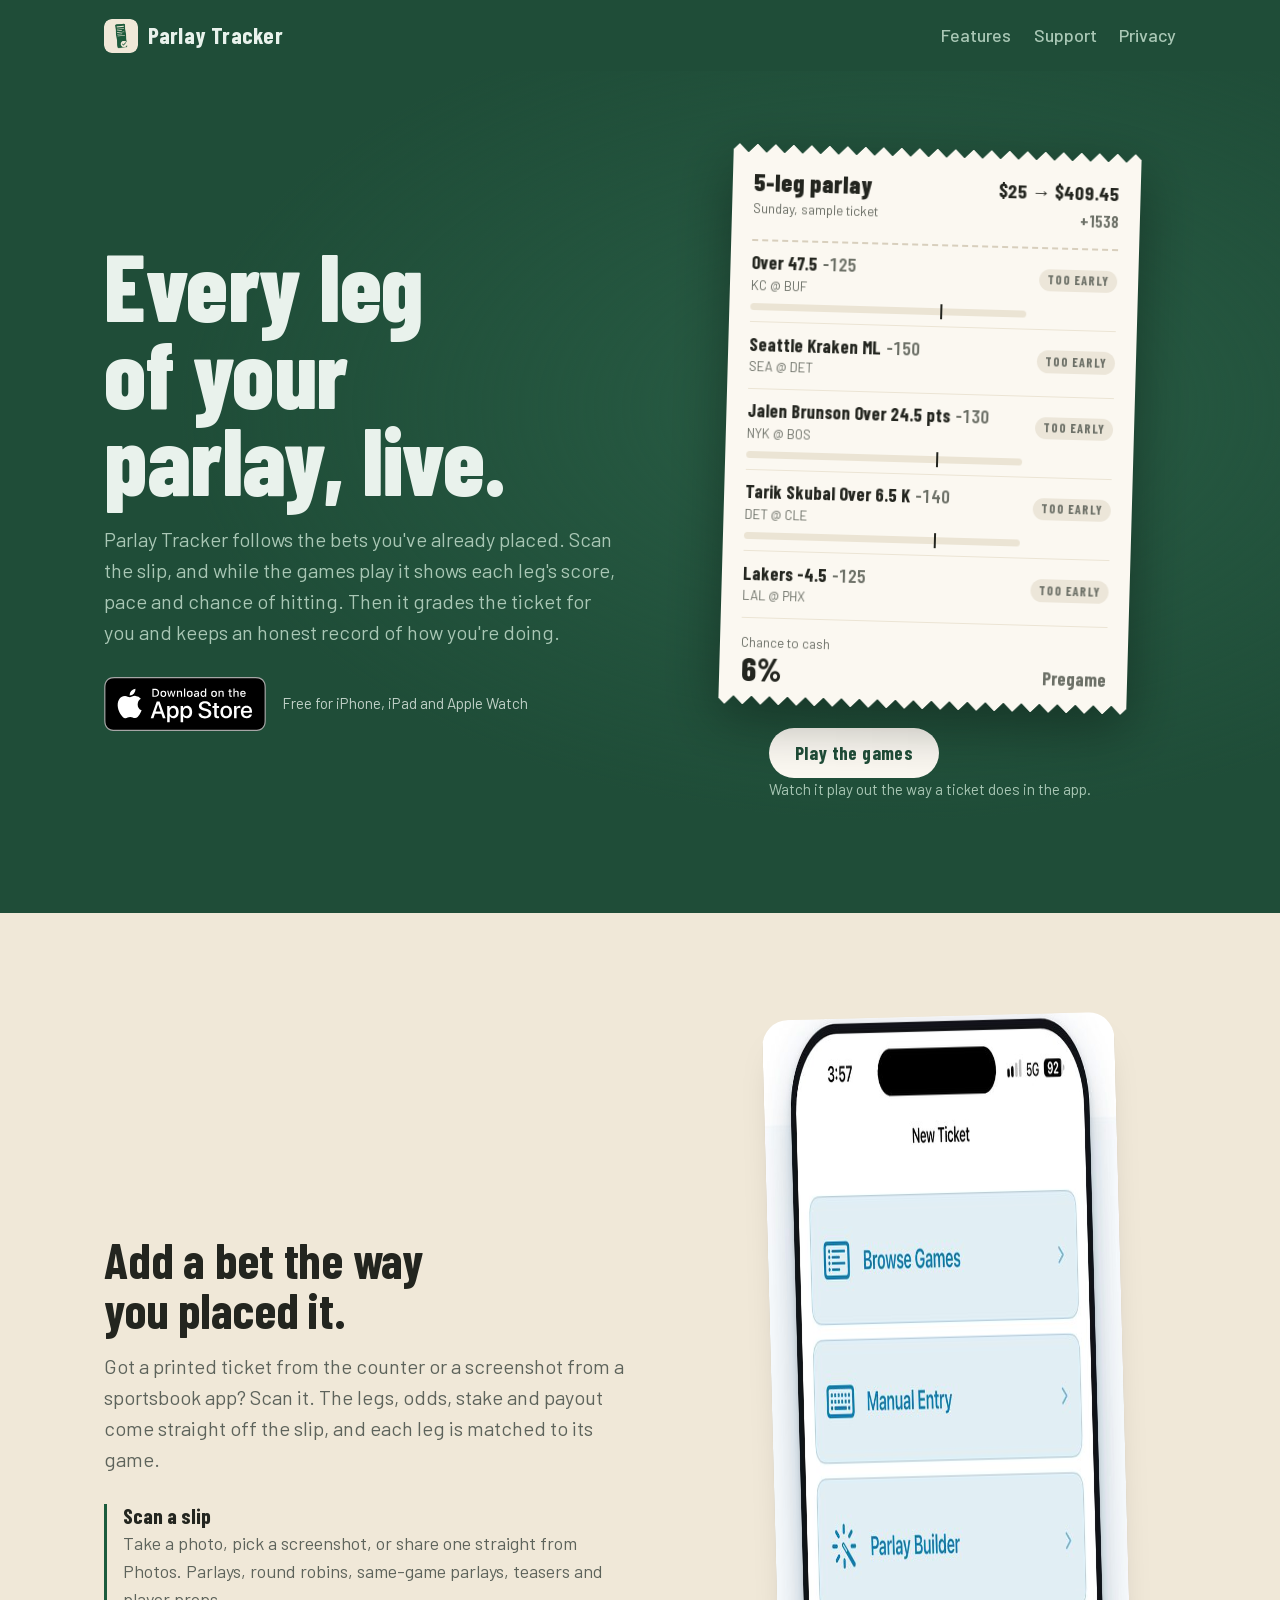
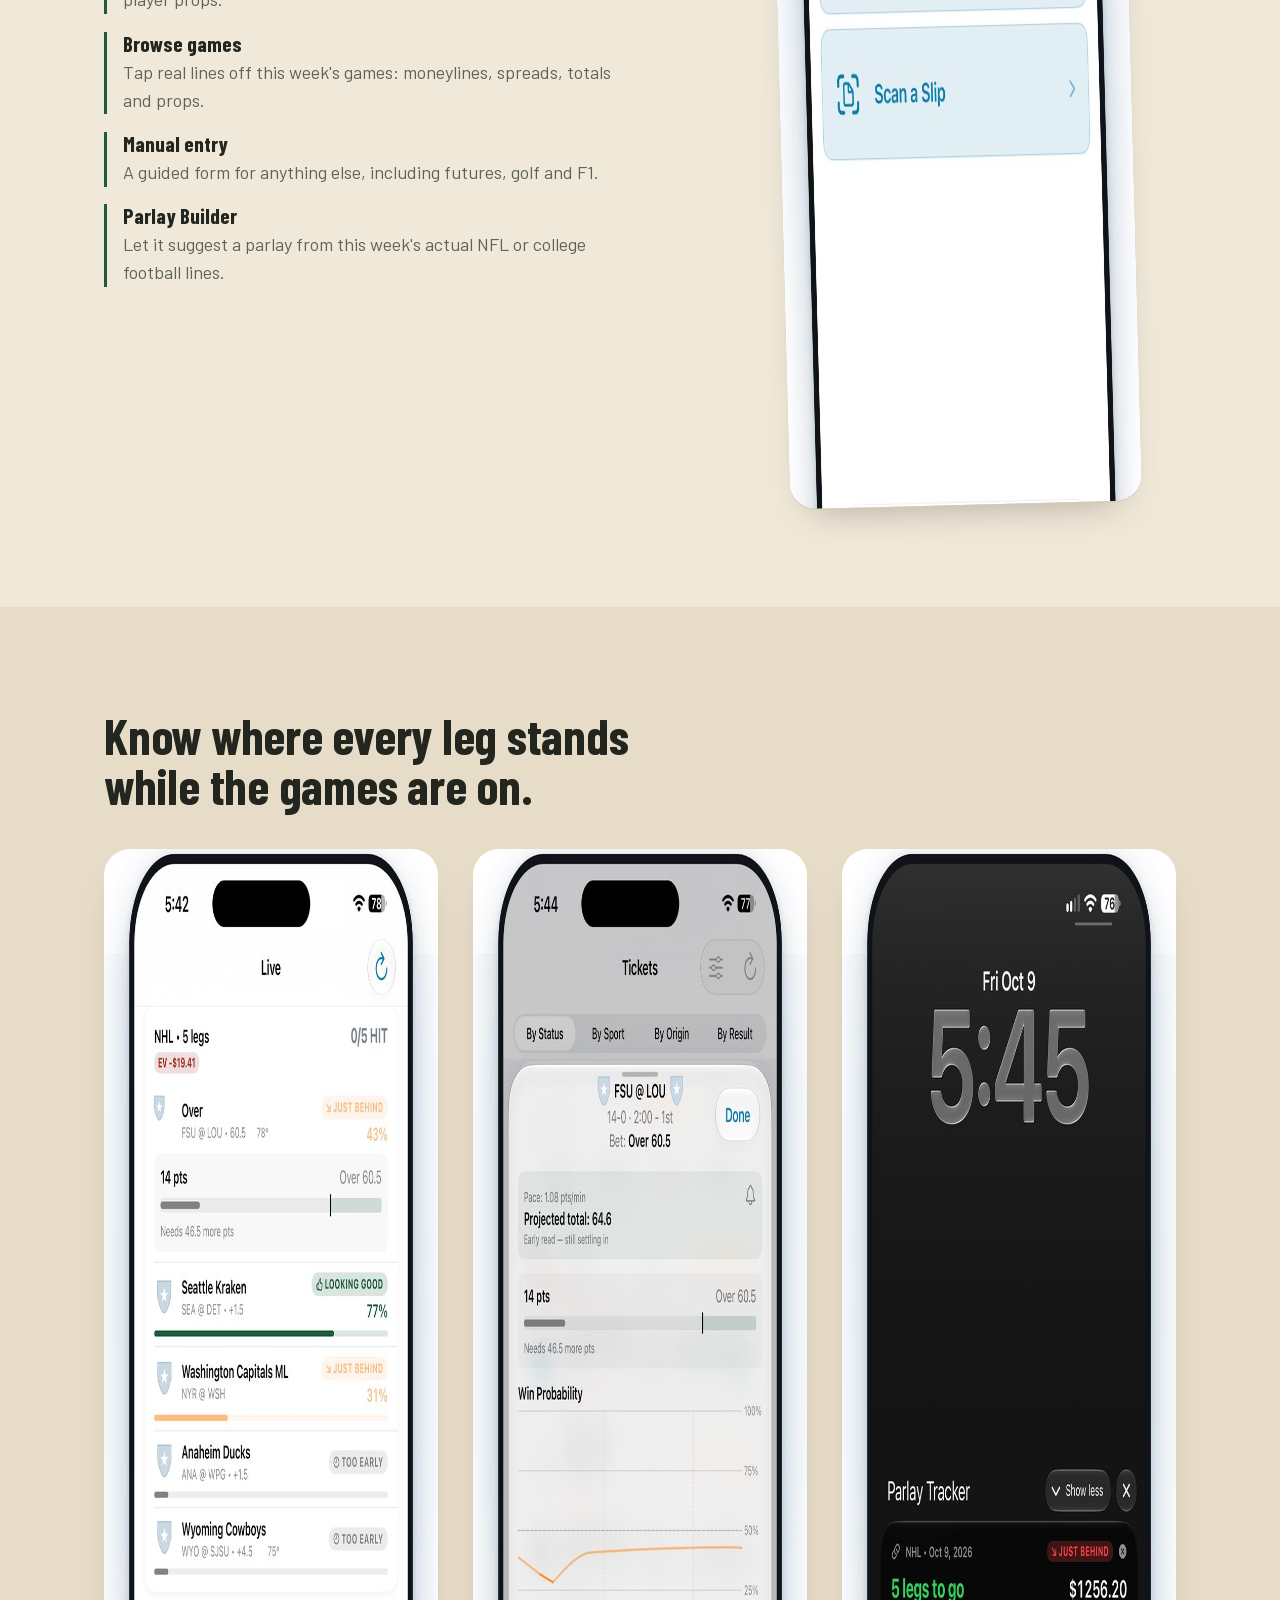
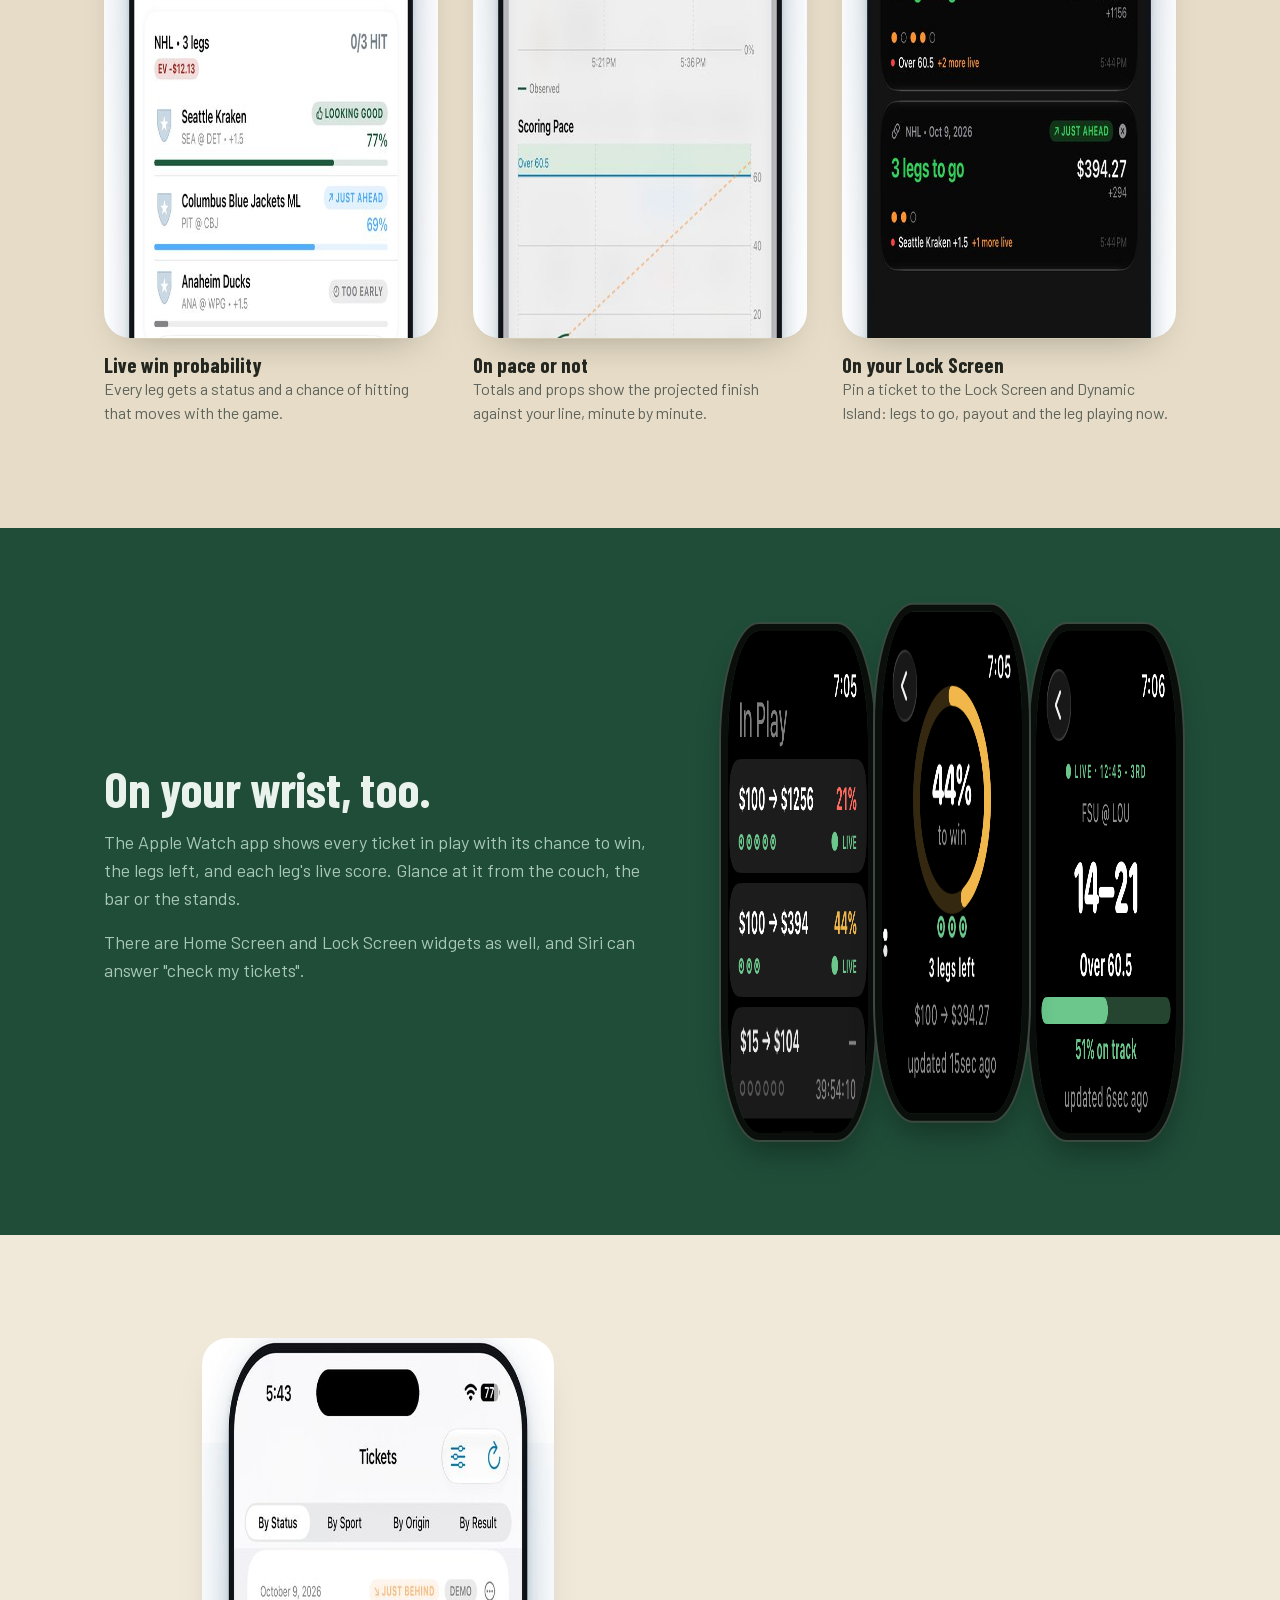
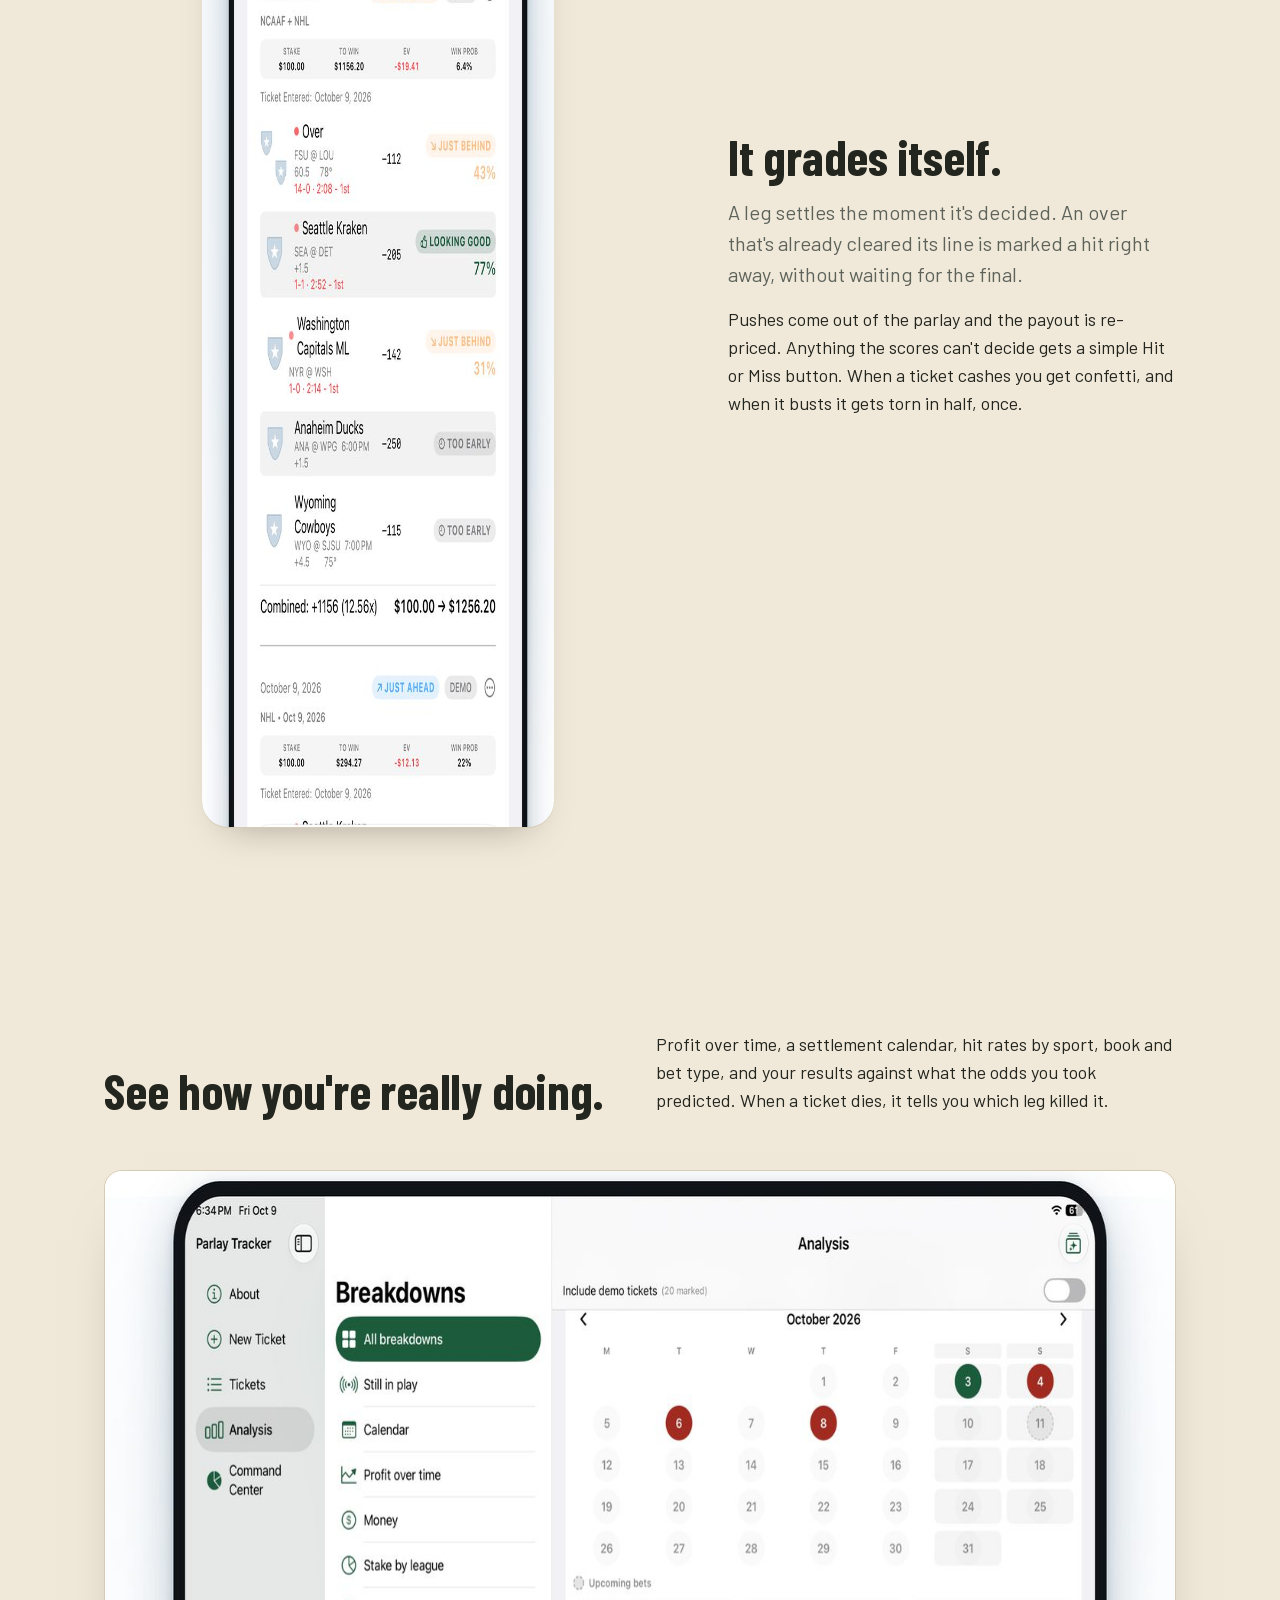
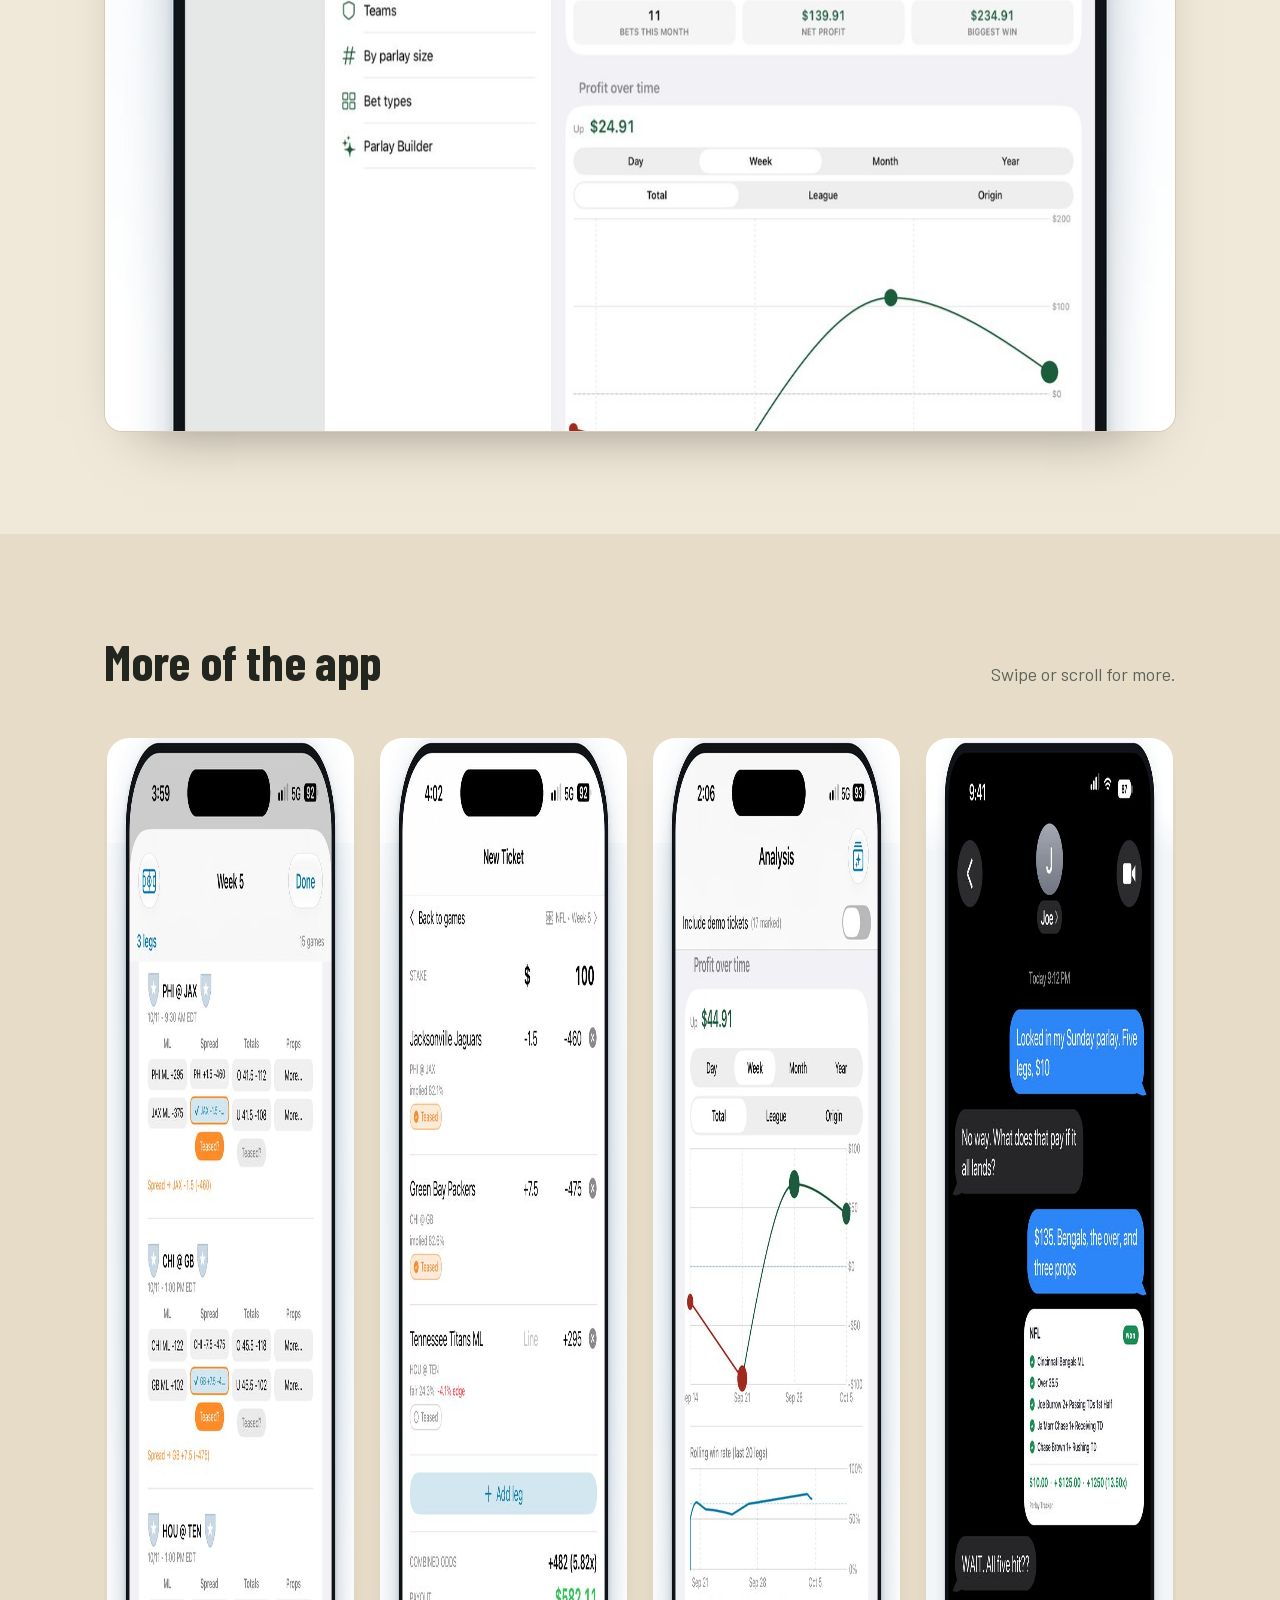
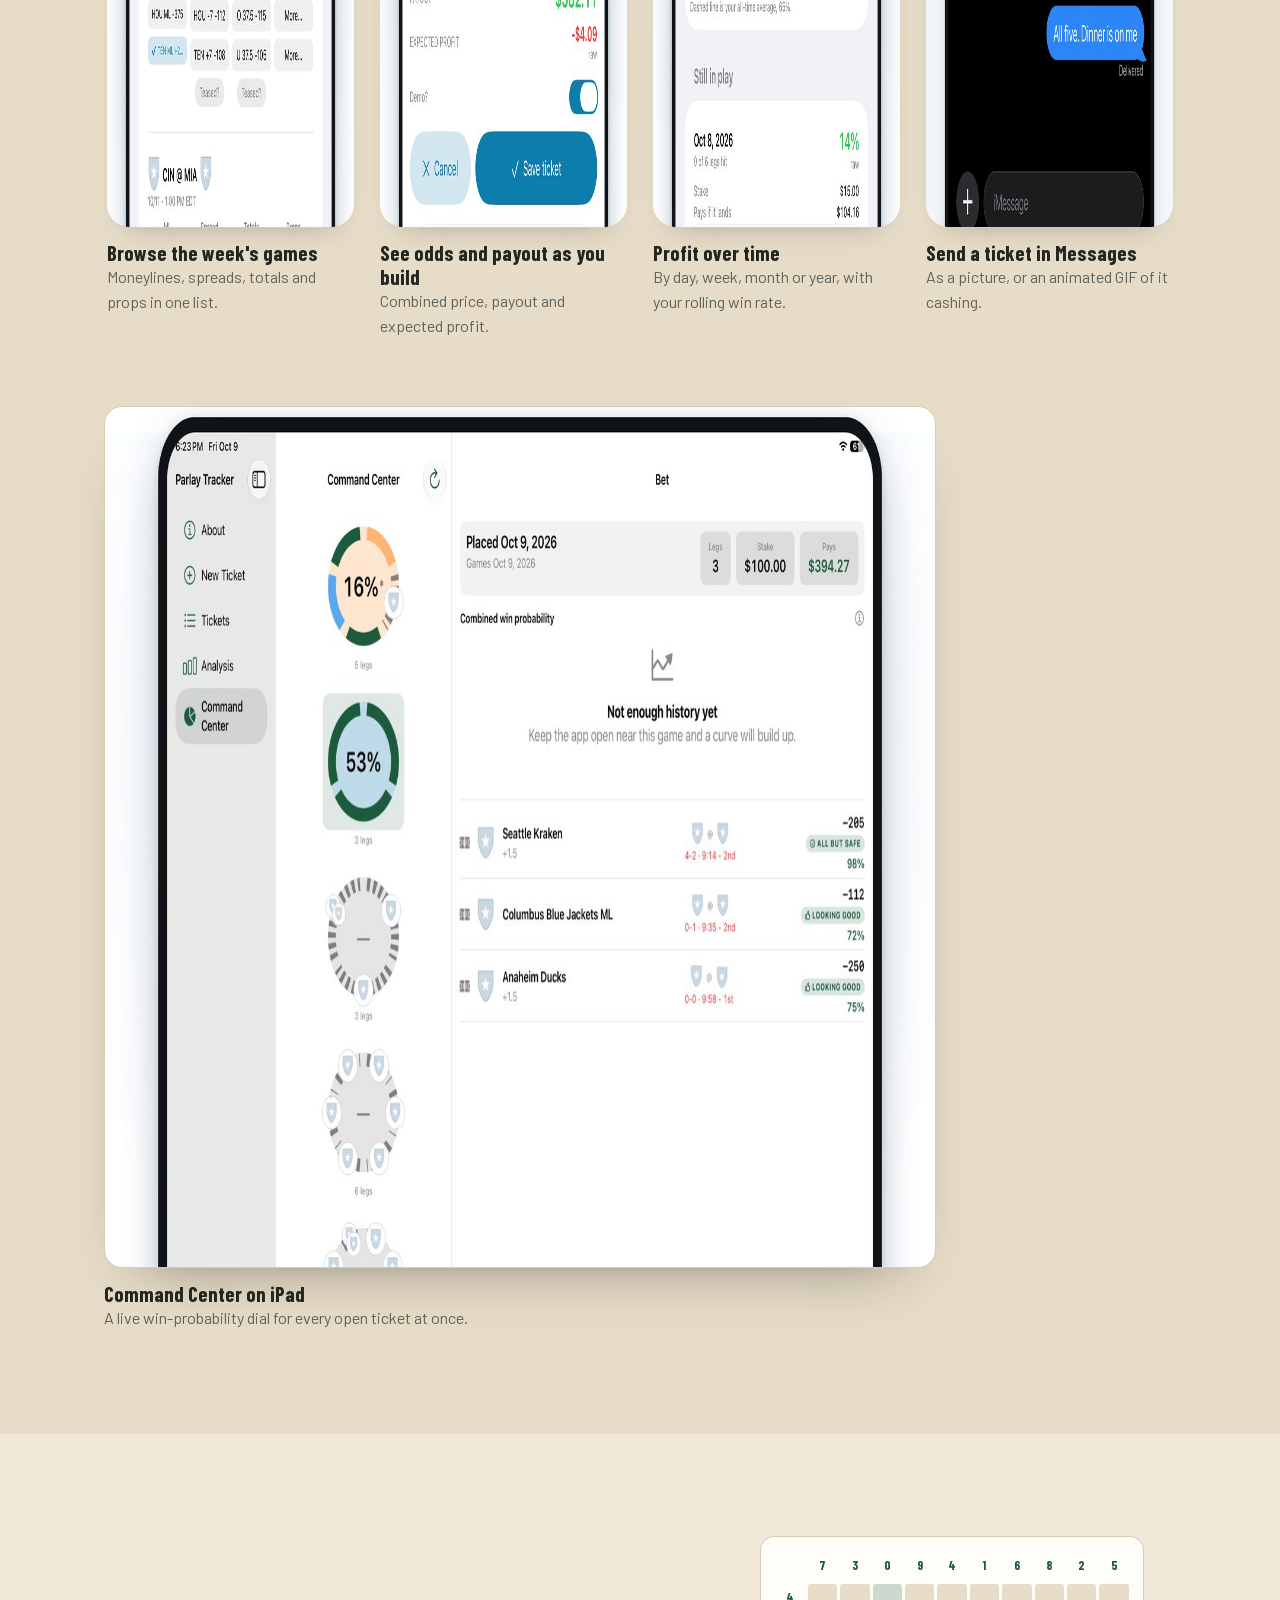
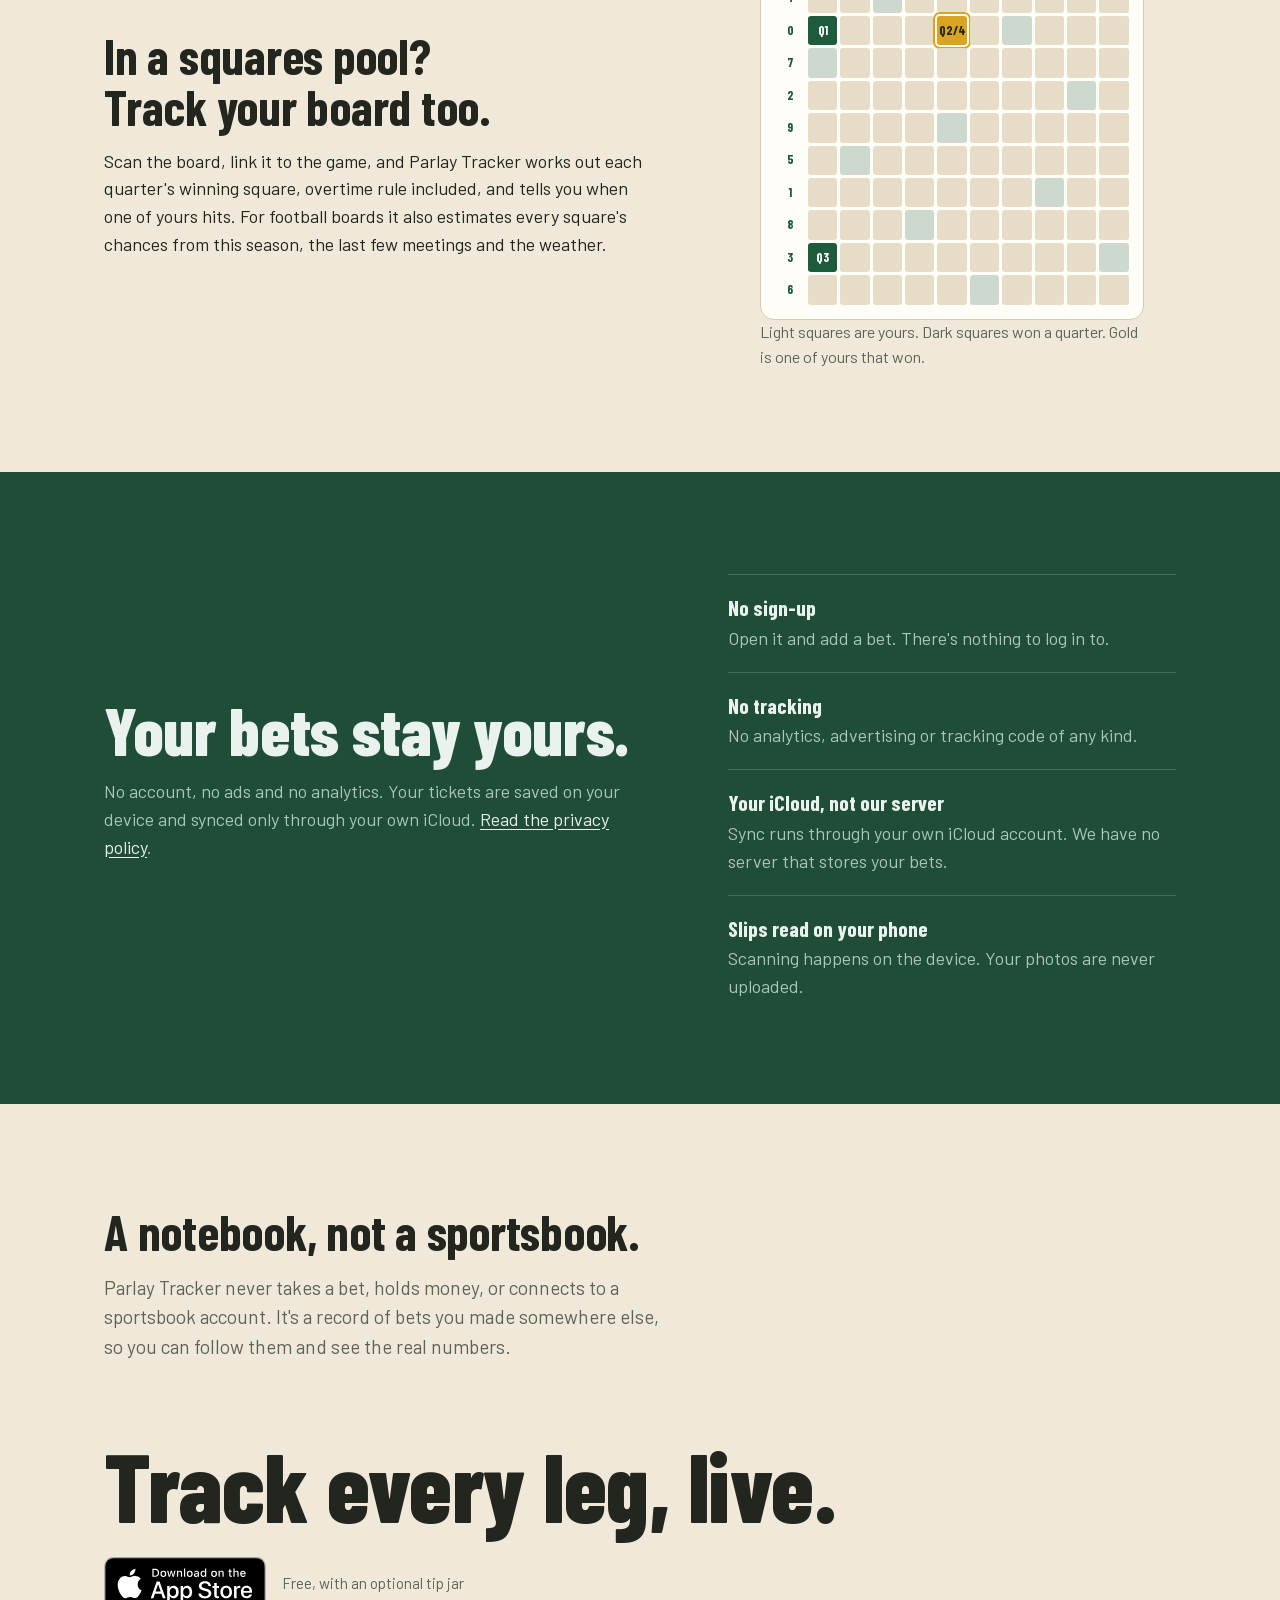
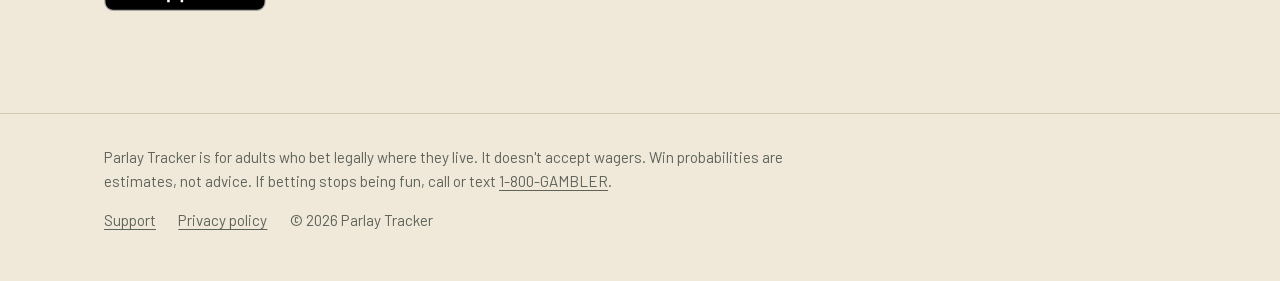
==== index.html @ 025a173e "parlaytracker.app: landing, support and privacy pages" ====
<!doctype html>
<html lang="en">
<head>
<meta charset="utf-8">
<meta name="viewport" content="width=device-width, initial-scale=1">
<title>Parlay Tracker: follow every leg of your parlay, live</title>
<meta name="description" content="Parlay Tracker follows the bets you've already placed. Scan the slip and see each leg's score, pace and chance of hitting while the games play. Free for iPhone, iPad and Apple Watch.">
<link rel="canonical" href="https://parlaytracker.app/">
<meta name="theme-color" content="#1f4d38">
<meta name="apple-itunes-app" content="app-id=6817018215">
<meta property="og:title" content="Parlay Tracker">
<meta property="og:description" content="Track every leg, live. Win probability, pace and auto-grading for the parlays you've already placed.">
<meta property="og:image" content="https://parlaytracker.app/assets/og.jpg">
<meta property="og:url" content="https://parlaytracker.app/">
<meta name="twitter:card" content="summary_large_image">
<link rel="icon" href="favicon.png" type="image/png">
<link rel="apple-touch-icon" href="apple-touch-icon.png">
<link rel="preload" href="assets/fonts/BarlowCondensed-800.woff2" as="font" type="font/woff2" crossorigin>
<link rel="preload" href="assets/fonts/Barlow-400.woff2" as="font" type="font/woff2" crossorigin>
<link rel="stylesheet" href="style.css">
</head>
<body>
<a class="skip" href="#main">Skip to content</a>

<header class="site-head">
  <div class="wrap">
    <a class="brand" href="./"><img src="assets/icon-256.png" alt="" width="34" height="34">Parlay Tracker</a>
    <nav class="site-nav" aria-label="Site">
      <a class="nav-optional" href="#features">Features</a>
      <a href="support.html">Support</a>
      <a href="privacy.html">Privacy</a>
    </nav>
  </div>
</header>

<main id="main">

<section class="hero">
  <div class="wrap">
    <div class="hero-copy">
      <h1 class="display">Every leg of your parlay, live.</h1>
      <p class="lede">Parlay Tracker follows the bets you've already placed. Scan the slip, and while the games play it shows each leg's score, pace and chance of hitting. Then it grades the ticket for you and keeps an honest record of how you're doing.</p>
      <div class="get">
        <a href="https://apps.apple.com/app/id6817018215"><img src="assets/app-store-badge.svg" alt="Download on the App Store" width="162" height="54"></a>
        <small>Free for iPhone, iPad and Apple Watch</small>
      </div>
    </div>

    <div class="slip-col">
      <div class="slip" id="slip" data-state="ready" aria-label="Try it: a sample parlay that plays out like a ticket in the app">
        <div class="slip-face">
          <div class="slip-head">
            <div>
              <div class="slip-title">5-leg parlay</div>
              <div class="slip-sub">Sunday, sample ticket</div>
            </div>
            <div class="slip-money">
              <div class="slip-pay">$25 <span aria-hidden="true">&#8594;</span><span class="sr">pays</span> $412.50</div>
              <div class="slip-odds">+1550</div>
            </div>
          </div>
          <ol class="legs" id="legs"></ol>
          <div class="slip-foot">
            <div>
              <div class="foot-label">Chance to cash</div>
              <div class="foot-value" id="ticket-chance">8%</div>
            </div>
            <div class="foot-status" id="ticket-status" aria-live="polite">Pregame</div>
          </div>
        </div>
        <canvas class="fx" id="fx" aria-hidden="true"></canvas>
      </div>
      <div class="slip-controls">
        <button class="btn" id="play" type="button">Play the games</button>
        <p class="slip-note" id="slip-note">Watch it play out the way a ticket does in the app.</p>
      </div>
    </div>
  </div>
</section>

<section class="section ways" id="features">
  <div class="wrap two-col">
    <div class="copy">
      <h2>Add a bet the way you placed it.</h2>
      <p class="lede">Got a printed ticket from the counter or a screenshot from a sportsbook app? Scan it. The legs, odds, stake and payout come straight off the slip, and each leg is matched to its game.</p>
      <dl class="ways-list">
        <div><dt>Scan a slip</dt><dd>Take a photo, pick a screenshot, or share one straight from Photos. Parlays, round robins, same-game parlays, teasers and player props.</dd></div>
        <div><dt>Browse games</dt><dd>Tap real lines off this week's games: moneylines, spreads, totals and props.</dd></div>
        <div><dt>Manual entry</dt><dd>A guided form for anything else, including futures, golf and F1.</dd></div>
        <div><dt>Parlay Builder</dt><dd>Let it suggest a parlay from this week's actual NFL or college football lines.</dd></div>
      </dl>
    </div>
    <figure class="shot shot-tilt">
      <img src="assets/shots/newticket.jpg" alt="New Ticket screen with four choices: Browse Games, Manual Entry, Parlay Builder and Scan a Slip" width="660" height="1089" loading="lazy">
    </figure>
  </div>
</section>

<section class="section live">
  <div class="wrap">
    <h2 class="center-narrow">Know where every leg stands while the games are on.</h2>
    <div class="live-grid">
      <figure class="shot">
        <img src="assets/shots/live.jpg" alt="Live tab: each open ticket as a scorecard with a progress bar and win chance on every leg" width="660" height="1089" loading="lazy">
        <figcaption><b>Live win probability</b><span>Every leg gets a status and a chance of hitting that moves with the game.</span></figcaption>
      </figure>
      <figure class="shot">
        <img src="assets/shots/pace.jpg" alt="Leg detail for Over 60.5: projected total 64.6, a win probability chart and a scoring pace chart" width="660" height="1089" loading="lazy">
        <figcaption><b>On pace or not</b><span>Totals and props show the projected finish against your line, minute by minute.</span></figcaption>
      </figure>
      <figure class="shot">
        <img src="assets/shots/lockscreen.jpg" alt="Lock Screen Live Activity showing two parlays: 5 legs to go for $1256.20 and 3 legs to go for $394.27" width="660" height="1089" loading="lazy">
        <figcaption><b>On your Lock Screen</b><span>Pin a ticket to the Lock Screen and Dynamic Island: legs to go, payout and the leg playing now.</span></figcaption>
      </figure>
    </div>
  </div>
</section>

<section class="section watch">
  <div class="wrap two-col">
    <div class="copy">
      <h2>On your wrist, too.</h2>
      <p>The Apple Watch app shows every ticket in play with its chance to win, the legs left, and each leg's live score. Glance at it from the couch, the bar or the stands.</p>
      <p>There are Home Screen and Lock Screen widgets as well, and Siri can answer "check my tickets".</p>
    </div>
    <div class="watch-row" aria-label="Apple Watch screens">
      <img src="assets/shots/watch-inplay.png" alt="Watch: In Play list of three tickets with payouts and win chances" width="410" height="502" loading="lazy">
      <img src="assets/shots/watch-ring.png" alt="Watch: a 44% to win ring with 3 legs left, $100 to $394.27" width="410" height="502" loading="lazy">
      <img src="assets/shots/watch-leg.png" alt="Watch: FSU at Louisville, 14 to 21 in the 3rd, Over 60.5, 51% on track" width="410" height="502" loading="lazy">
    </div>
  </div>
</section>

<section class="section grades">
  <div class="wrap two-col reverse">
    <div class="copy">
      <h2>It grades itself.</h2>
      <p class="lede">A leg settles the moment it's decided. An over that's already cleared its line is marked a hit right away, without waiting for the final.</p>
      <p>Pushes come out of the parlay and the payout is re-priced. Anything the scores can't decide gets a simple Hit or Miss button. When a ticket cashes you get confetti, and when it busts it gets torn in half, once.</p>
    </div>
    <figure class="shot">
      <img src="assets/shots/tickets.jpg" alt="Tickets screen: a parlay with stake, to win, expected value and win probability, and a status chip on every leg" width="660" height="1089" loading="lazy">
    </figure>
  </div>
</section>

<section class="section numbers">
  <div class="wrap">
    <div class="numbers-head">
      <h2>See how you're really doing.</h2>
      <p>Profit over time, a settlement calendar, hit rates by sport, book and bet type, and your results against what the odds you took predicted. When a ticket dies, it tells you which leg killed it.</p>
    </div>
    <figure class="ipad">
      <img src="assets/shots/ipad-analysis.jpg" alt="iPad Analysis screen: breakdowns list, a settlement calendar of wins and losses, and a profit line" width="1400" height="862" loading="lazy">
    </figure>
  </div>
</section>

<section class="section screens">
  <div class="wrap">
    <div class="screens-intro">
      <h2>More of the app</h2>
      <p>Swipe or scroll for more.</p>
    </div>
    <div class="strip" tabindex="0" aria-label="App screenshots">
      <figure>
        <div class="frame"><img src="assets/shots/browse.jpg" alt="Week 5 game browser with moneylines, spreads, totals and props for each game" loading="lazy" width="660" height="1089"></div>
        <figcaption><b>Browse the week's games</b><span>Moneylines, spreads, totals and props in one list.</span></figcaption>
      </figure>
      <figure>
        <div class="frame"><img src="assets/shots/builder.jpg" alt="Ticket builder with three legs, combined odds +482 and a $582.11 payout" loading="lazy" width="660" height="1089"></div>
        <figcaption><b>See odds and payout as you build</b><span>Combined price, payout and expected profit.</span></figcaption>
      </figure>
      <figure>
        <div class="frame"><img src="assets/shots/analysis.jpg" alt="Analysis on iPhone: profit over time chart and rolling win rate" loading="lazy" width="660" height="1089"></div>
        <figcaption><b>Profit over time</b><span>By day, week, month or year, with your rolling win rate.</span></figcaption>
      </figure>
      <figure>
        <div class="frame"><img src="assets/shots/messages.jpg" alt="Messages conversation with a parlay ticket sent as a picture" loading="lazy" width="660" height="1089"></div>
        <figcaption><b>Send a ticket in Messages</b><span>As a picture, or an animated GIF of it cashing.</span></figcaption>
      </figure>
    </div>
    <figure class="ipad ipad-small">
      <img src="assets/shots/ipad-command.jpg" alt="iPad Command Center: a live win-probability dial for every open ticket" width="1400" height="862" loading="lazy">
      <figcaption><b>Command Center on iPad</b><span>A live win-probability dial for every open ticket at once.</span></figcaption>
    </figure>
  </div>
</section>

<section class="section boards">
  <div class="wrap two-col">
    <div class="copy">
      <h2>In a squares pool? Track your board too.</h2>
      <p>Scan the board, link it to the game, and Parlay Tracker works out each quarter's winning square, overtime rule included, and tells you when one of yours hits. For football boards it also estimates every square's chances from this season, the last few meetings and the weather.</p>
    </div>
    <figure class="board">
      <div class="board-grid" id="board-grid" aria-hidden="true"></div>
      <figcaption><span>Light squares are yours. Dark squares won a quarter. Gold is one of yours that won.</span></figcaption>
    </figure>
  </div>
</section>

<section class="section privacy">
  <div class="wrap two-col">
    <div class="copy">
      <h2 class="display">Your bets stay yours.</h2>
      <p>No account, no ads and no analytics. Your tickets are saved on your device and synced only through your own iCloud. <a href="privacy.html">Read the privacy policy</a>.</p>
    </div>
    <ul class="facts">
      <li><b>No sign-up</b><span>Open it and add a bet. There's nothing to log in to.</span></li>
      <li><b>No tracking</b><span>No analytics, advertising or tracking code of any kind.</span></li>
      <li><b>Your iCloud, not our server</b><span>Sync runs through your own iCloud account. We have no server that stores your bets.</span></li>
      <li><b>Slips read on your phone</b><span>Scanning happens on the device. Your photos are never uploaded.</span></li>
    </ul>
  </div>
</section>

<section class="section notebook">
  <div class="wrap">
    <h2>A notebook, not a sportsbook.</h2>
    <p>Parlay Tracker never takes a bet, holds money, or connects to a sportsbook account. It's a record of bets you made somewhere else, so you can follow them and see the real numbers.</p>
  </div>
</section>

<section class="section closing">
  <div class="wrap">
    <h2 class="display">Track every leg, live.</h2>
    <div class="get">
      <a href="https://apps.apple.com/app/id6817018215"><img src="assets/app-store-badge.svg" alt="Download on the App Store" width="162" height="54"></a>
      <small>Free, with an optional tip jar</small>
    </div>
  </div>
</section>

</main>

<footer class="site-foot">
  <div class="wrap">
    <p>Parlay Tracker is for adults who bet legally where they live. It doesn't accept wagers. Win probabilities are estimates, not advice. If betting stops being fun, call or text <a href="tel:+18004262537">1-800-GAMBLER</a>.</p>
    <nav aria-label="Footer">
      <a href="support.html">Support</a>
      <a href="privacy.html">Privacy policy</a>
      <span>© 2026 Parlay Tracker</span>
    </nav>
  </div>
</footer>

<script src="site.js" defer></script>
</body>
</html>
---- style.css ----
/* Parlay Tracker — parlaytracker.app
   The world is a printed sportsbook ticket on a felt table. Barlow throughout:
   the condensed cut for headlines and the slip (scoreboard, terminal printout),
   the regular cut for reading. Colours come from the app: its felt green, the
   About page's paper (#F0E8D8), and the win-probability bands. */

@font-face { font-family: "Barlow"; src: url("assets/fonts/Barlow-400.woff2") format("woff2"); font-weight: 400; font-display: swap; }
@font-face { font-family: "Barlow"; src: url("assets/fonts/Barlow-500.woff2") format("woff2"); font-weight: 500; font-display: swap; }
@font-face { font-family: "Barlow"; src: url("assets/fonts/Barlow-600.woff2") format("woff2"); font-weight: 600; font-display: swap; }
@font-face { font-family: "Barlow"; src: url("assets/fonts/Barlow-700.woff2") format("woff2"); font-weight: 700; font-display: swap; }
@font-face { font-family: "Barlow Condensed"; src: url("assets/fonts/BarlowCondensed-600.woff2") format("woff2"); font-weight: 600; font-display: swap; }
@font-face { font-family: "Barlow Condensed"; src: url("assets/fonts/BarlowCondensed-700.woff2") format("woff2"); font-weight: 700; font-display: swap; }
@font-face { font-family: "Barlow Condensed"; src: url("assets/fonts/BarlowCondensed-800.woff2") format("woff2"); font-weight: 800; font-display: swap; }

:root {
  color-scheme: light dark;
  --felt: #1f4d38;
  --felt-2: #285c44;
  --felt-ink: #e9f2ec;
  --felt-ink-2: #a9c7b5;
  --paper: #f0e8d8;
  --paper-2: #e6dcc7;
  --slip: #fbf8f1;
  --slip-edge: #d8cfbd;
  --ink: #23251f;
  --ink-2: #5d635b;
  --green: #1c5c3d;
  --green-hi: #6bc78c;
  --red: #a12b21;
  --orange: #d9822b;
  --orange-soft: #e7a868;
  --blue: #3f78b5;
  --line: #d6ccb6;
  --card: #fffdf8;
  --cond: "Barlow Condensed", "Arial Narrow", sans-serif;
  --wrap: 72rem;
  --pad: clamp(1.25rem, 4vw, 2.5rem);
}

@media (prefers-color-scheme: dark) {
  :root {
    --paper: #12261c;
    --paper-2: #173024;
    --ink: #ecefe6;
    --ink-2: #a9b5a8;
    --green: #6bc78c;
    --line: #2b4537;
    --card: #1a3328;
  }
}

*, *::before, *::after { box-sizing: border-box; }
html { -webkit-text-size-adjust: 100%; }

body {
  margin: 0;
  background: var(--paper);
  color: var(--ink);
  font-family: "Barlow", -apple-system, BlinkMacSystemFont, "Segoe UI", sans-serif;
  font-size: 1.125rem;
  line-height: 1.55;
}

img, video, svg, canvas { display: block; max-width: 100%; }
a { color: var(--green); text-underline-offset: 0.18em; }
a:hover { text-decoration-thickness: 2px; }
:focus-visible { outline: 3px solid var(--orange); outline-offset: 3px; border-radius: 4px; }

.wrap { max-width: var(--wrap); margin: 0 auto; padding: 0 var(--pad); }
.skip { position: absolute; left: -999px; }
.skip:focus { left: 1rem; top: 1rem; background: var(--card); color: var(--ink); padding: 0.5rem 1rem; z-index: 10; }
.sr { position: absolute; width: 1px; height: 1px; overflow: hidden; clip: rect(0 0 0 0); white-space: nowrap; }

h1, h2, h3 { font-family: var(--cond); font-weight: 700; line-height: 1.02; letter-spacing: -0.005em; margin: 0 0 1rem; text-wrap: balance; }
h2 { font-size: clamp(2.1rem, 4.2vw, 3.1rem); }
.display { font-weight: 800; }
p { margin: 0 0 1rem; max-width: 36rem; }
.lede { font-size: 1.25rem; color: var(--ink-2); }

/* ---------- Header (sits on the felt) ---------- */

.site-head { background: var(--felt); color: var(--felt-ink); padding: 1.1rem 0; }
.site-head .wrap { display: flex; align-items: center; justify-content: space-between; gap: 1rem; }
.brand { display: flex; align-items: center; gap: 0.6rem; color: inherit; text-decoration: none; font-family: var(--cond); font-weight: 700; font-size: 1.45rem; letter-spacing: 0.01em; }
.brand img { border-radius: 8px; }
.site-nav { display: flex; gap: 1.4rem; }
.site-nav a { color: var(--felt-ink-2); text-decoration: none; font-weight: 500; }
.site-nav a:hover { color: var(--felt-ink); }

/* ---------- Hero: the felt table and the live slip ---------- */

.hero {
  background:
    radial-gradient(ellipse 80% 70% at 70% 40%, var(--felt-2), transparent 70%),
    var(--felt);
  color: var(--felt-ink);
  padding: clamp(2.5rem, 6vw, 5rem) 0 clamp(3.5rem, 7vw, 6rem);
  overflow: hidden;
}
.hero .wrap { display: grid; grid-template-columns: 1.05fr 1fr; gap: clamp(2rem, 5vw, 4.5rem); align-items: center; }
.hero h1 { font-size: clamp(3.2rem, 7.4vw, 6rem); line-height: 0.92; margin-bottom: 1.4rem; }
.hero .lede { color: var(--felt-ink-2); max-width: 32rem; }

.get { display: flex; align-items: center; gap: 1rem; flex-wrap: wrap; margin-top: 1.8rem; }
.get small { color: inherit; opacity: 0.8; font-size: 0.95rem; }

.slip-col { display: flex; flex-direction: column; align-items: center; gap: 1.1rem; }

.slip {
  position: relative;
  width: min(100%, 25.5rem);
  transform: rotate(1.6deg);
  filter: drop-shadow(0 18px 28px rgba(0, 0, 0, 0.35));
}
.slip-face {
  background: var(--slip);
  color: #23251f;
  padding: 1.6rem 1.3rem 1.3rem;
  /* Torn thermal-paper edges, top and bottom. */
  --tooth: 9px;
  -webkit-mask:
    conic-gradient(from -45deg at bottom, #0000, #000 1deg 89deg, #0000 90deg) bottom / calc(var(--tooth) * 2) var(--tooth) repeat-x,
    conic-gradient(from 135deg at top, #0000, #000 1deg 89deg, #0000 90deg) top / calc(var(--tooth) * 2) var(--tooth) repeat-x,
    linear-gradient(#000 0 0) center / 100% calc(100% - var(--tooth) * 2) no-repeat;
  mask:
    conic-gradient(from -45deg at bottom, #0000, #000 1deg 89deg, #0000 90deg) bottom / calc(var(--tooth) * 2) var(--tooth) repeat-x,
    conic-gradient(from 135deg at top, #0000, #000 1deg 89deg, #0000 90deg) top / calc(var(--tooth) * 2) var(--tooth) repeat-x,
    linear-gradient(#000 0 0) center / 100% calc(100% - var(--tooth) * 2) no-repeat;
  transition: background-color 0.5s;
}
.slip[data-state="won"] .slip-face { background: #f1f8f1; }
.slip[data-state="lost"] .slip-face { opacity: 0; transition: opacity 0.15s; }
.slip[data-state="lost-done"] .slip-face { background: #f7ece9; }

.fx { position: absolute; inset: -40% -30%; width: 160%; height: 180%; max-width: none; pointer-events: none; }

.slip-head { display: flex; justify-content: space-between; align-items: flex-start; gap: 1rem; padding-bottom: 0.8rem; border-bottom: 2px dashed var(--slip-edge); }
.slip-title { font-family: var(--cond); font-weight: 800; font-size: 1.55rem; line-height: 1; }
.slip-sub { font-size: 0.85rem; color: #6b6f66; margin-top: 0.25rem; }
.slip-money { text-align: right; font-family: var(--cond); }
.slip-pay { font-weight: 700; font-size: 1.2rem; font-variant-numeric: tabular-nums; }
.slip-odds { color: #6b6f66; font-weight: 600; }

.legs { list-style: none; margin: 0; padding: 0; }
.leg { display: grid; grid-template-columns: 1fr auto; gap: 0.15rem 0.8rem; padding: 0.7rem 0; border-bottom: 1px solid #ebe4d4; }
.leg-pick { font-family: var(--cond); font-weight: 700; font-size: 1.15rem; line-height: 1.1; }
.leg-pick .odds { font-weight: 600; color: #6b6f66; margin-left: 0.35rem; font-variant-numeric: tabular-nums; }
.leg-game { font-size: 0.82rem; color: #6b6f66; font-variant-numeric: tabular-nums; }
.leg-right { grid-row: span 2; text-align: right; display: flex; flex-direction: column; align-items: flex-end; justify-content: center; gap: 0.2rem; }
.chip {
  font-family: var(--cond); font-weight: 700; font-size: 0.78rem; letter-spacing: 0.06em; text-transform: uppercase;
  padding: 0.1rem 0.5rem; border-radius: 999px; background: #ece6d9; color: #6b6f66; white-space: nowrap;
}
.pct { font-family: var(--cond); font-weight: 700; font-size: 1.15rem; font-variant-numeric: tabular-nums; color: #8a8e85; }
.leg[data-band="red"] .pct, .leg[data-band="red"] .chip { color: var(--red); }
.leg[data-band="orange"] .pct, .leg[data-band="orange"] .chip { color: var(--orange); }
.leg[data-band="orange-soft"] .pct, .leg[data-band="orange-soft"] .chip { color: var(--orange-soft); }
.leg[data-band="blue"] .pct, .leg[data-band="blue"] .chip { color: var(--blue); }
.leg[data-band="green"] .pct, .leg[data-band="green"] .chip { color: #1c5c3d; }
.leg[data-band="red"] .chip { background: #f6e0dc; }
.leg[data-band="orange"] .chip, .leg[data-band="orange-soft"] .chip { background: #fbeedd; }
.leg[data-band="blue"] .chip { background: #e2ecf6; }
.leg[data-band="green"] .chip { background: #dff0e4; }
.leg[data-result="hit"] .chip { background: #1c5c3d; color: #fff; }
.leg[data-result="miss"] .chip { background: var(--red); color: #fff; }

/* The header graphic's progress bar: how far the stat has got toward the line. */
.bar { grid-column: 1; position: relative; height: 7px; border-radius: 4px; background: #ebe4d4; margin-top: 0.35rem; }
.bar-fill { position: absolute; left: 0; top: 0; bottom: 0; border-radius: 4px; width: 0; background: #b9b3a5; }
.bar-mark { position: absolute; top: -4px; bottom: -4px; width: 2px; background: #23251f; }
.leg[data-band="green"] .bar-fill { background: #3f9a63; }
.leg[data-band="blue"] .bar-fill { background: #6f9fd0; }
.leg[data-band="orange"] .bar-fill, .leg[data-band="orange-soft"] .bar-fill { background: #e7a868; }
.leg[data-band="red"] .bar-fill { background: #d06a5f; }

.slip-foot { display: flex; justify-content: space-between; align-items: flex-end; padding-top: 0.9rem; }
.foot-label { font-size: 0.82rem; color: #6b6f66; }
.foot-value { font-family: var(--cond); font-weight: 800; font-size: 2rem; line-height: 1; font-variant-numeric: tabular-nums; }
.foot-status { font-family: var(--cond); font-weight: 700; font-size: 1.15rem; color: #6b6f66; }
.slip[data-state="won"] .foot-status, .slip[data-state="won"] .foot-value { color: #1c5c3d; }
.slip[data-state="lost-done"] .foot-status, .slip[data-state="lost-done"] .foot-value { color: var(--red); }

.btn {
  font: inherit; font-family: var(--cond); font-weight: 700; font-size: 1.2rem; letter-spacing: 0.02em;
  background: var(--slip); color: var(--felt); border: 0; border-radius: 999px;
  padding: 0.65rem 1.6rem; cursor: pointer;
}
.btn:hover { background: #fff; }
.btn:disabled { opacity: 0.55; cursor: default; }
.slip-note { color: var(--felt-ink-2); font-size: 0.95rem; text-align: center; min-height: 3em; margin: 0; max-width: 24rem; }

/* ---------- Sections ---------- */

.section { padding: clamp(3.5rem, 8vw, 6.5rem) 0; }
.two-col { display: grid; grid-template-columns: 1.1fr 0.9fr; gap: clamp(2rem, 6vw, 5rem); align-items: center; }
.two-col.reverse .copy { order: 2; }

.shot { margin: 0; }
.shot img { border-radius: 26px; background: #fff; box-shadow: 0 1px 0 var(--line), 0 20px 40px -24px rgba(0, 0, 0, 0.35); }
.shot-tilt img { transform: rotate(-1.5deg); }
.shot figcaption, .strip figcaption, .ipad figcaption { margin-top: 0.9rem; }
figcaption b { display: block; font-family: var(--cond); font-weight: 700; font-size: 1.3rem; line-height: 1.15; }
figcaption span { display: block; color: var(--ink-2); font-size: 1rem; }

.ways-list { margin: 1.8rem 0 0; display: grid; gap: 1.1rem; }
.ways-list div { border-left: 3px solid var(--green); padding-left: 1rem; }
.ways-list dt { font-family: var(--cond); font-weight: 700; font-size: 1.35rem; line-height: 1.1; }
.ways-list dd { margin: 0.2rem 0 0; color: var(--ink-2); max-width: 32rem; }
.two-col .shot img { max-width: 22rem; margin-inline: auto; }

.live { background: var(--paper-2); }
.center-narrow { max-width: 34rem; }
.live-grid { display: grid; grid-template-columns: repeat(3, 1fr); gap: clamp(1rem, 3vw, 2.2rem); margin-top: 2.4rem; }

.watch { background: var(--felt); color: var(--felt-ink); }
.watch p { color: var(--felt-ink-2); }
.watch-row { display: flex; gap: 0.9rem; justify-content: center; }
.watch-row img { width: calc((100% - 1.8rem) / 3); max-width: 11rem; border-radius: 22%; box-shadow: 0 0 0 7px #0b0f0c, 0 0 0 9px #3a4a40, 0 18px 30px rgba(0, 0, 0, 0.35); }
.watch-row img:nth-child(2) { transform: translateY(-1.2rem); }

.numbers-head { display: grid; grid-template-columns: 1fr 1fr; gap: 2rem; align-items: end; margin-bottom: 2.4rem; }
.ipad { margin: 0; }
.ipad img { border-radius: 18px; border: 1px solid var(--line); background: #fff; box-shadow: 0 30px 60px -40px rgba(0, 0, 0, 0.5); }
.ipad-small { margin-top: 3rem; max-width: 52rem; }

.screens { background: var(--paper-2); }
.screens-intro { display: flex; justify-content: space-between; align-items: baseline; gap: 1rem; flex-wrap: wrap; }
.screens-intro p { color: var(--ink-2); margin: 0; }
.strip {
  display: grid; grid-auto-flow: column; grid-auto-columns: minmax(14rem, 16.5rem); gap: 1.6rem;
  overflow-x: auto; scroll-snap-type: x mandatory; padding: 1.6rem 0.2rem 1.2rem; margin-top: 0.6rem;
}
.strip figure { margin: 0; scroll-snap-align: start; }
.strip .frame img { border-radius: 22px; background: #fff; box-shadow: 0 1px 0 var(--line), 0 16px 30px -22px rgba(0, 0, 0, 0.35); }

/* Squares board: a 10 x 10 grid with the winning squares lit as quarters end. */
.board { margin: 0; display: flex; flex-direction: column; align-items: center; }
.board figcaption { max-width: 24rem; }
.board-grid {
  display: grid; grid-template-columns: repeat(11, 1fr); gap: 3px;
  width: min(100%, 24rem); padding: 0.9rem; border-radius: 14px; background: var(--card); border: 1px solid var(--line);
}
.board-grid span {
  aspect-ratio: 1; border-radius: 3px; background: var(--paper-2);
  display: grid; place-items: center; font-family: var(--cond); font-weight: 700; font-size: 0.8rem; color: var(--ink-2);
}
.board-grid .axis { background: transparent; color: var(--green); }
.board-grid .mine { background: color-mix(in srgb, var(--green) 22%, transparent); }
.board-grid .win { background: var(--green); color: var(--card); }
.board-grid .win.mine { background: #d9a520; color: #23251f; box-shadow: 0 0 0 2px var(--card), 0 0 0 4px #d9a520; }

.privacy { background: var(--felt); color: var(--felt-ink); }
.privacy h2 { font-size: clamp(2.6rem, 6vw, 4.2rem); line-height: 0.95; }
.privacy p { color: var(--felt-ink-2); }
.privacy a { color: var(--felt-ink); }
.facts { list-style: none; margin: 0; padding: 0; display: grid; gap: 1.2rem; }
.facts li { padding-top: 1rem; border-top: 1px solid rgba(233, 242, 236, 0.18); }
.facts b { display: block; font-family: var(--cond); font-weight: 700; font-size: 1.35rem; }
.facts span { color: var(--felt-ink-2); }

.notebook { padding-bottom: 1rem; }
.notebook p { color: var(--ink-2); font-size: 1.2rem; }

.closing { text-align: left; padding-top: 3rem; }
.closing h2 { font-size: clamp(3rem, 8vw, 6rem); line-height: 0.9; }
.closing small { color: var(--ink-2); opacity: 1; }

.site-foot { border-top: 1px solid var(--line); padding: 2rem 0 3rem; color: var(--ink-2); font-size: 0.95rem; }
.site-foot p { max-width: 46rem; }
.site-foot nav { display: flex; gap: 1.4rem; flex-wrap: wrap; }
.site-foot a { color: var(--ink-2); }

/* ---------- Text pages (support, privacy) ---------- */

.page { padding: clamp(2.5rem, 6vw, 4.5rem) 0 5rem; }
.page .wrap { max-width: 46rem; }
.page h1 { font-size: clamp(2.8rem, 6vw, 4rem); font-weight: 800; }
.page h2 { font-size: 1.75rem; margin-top: 2.6rem; margin-bottom: 0.6rem; }
.page p, .page li { max-width: 40rem; }
.page ul { padding-left: 1.2em; }
.page li { margin-bottom: 0.35rem; }
.updated { color: var(--ink-2); font-size: 0.95rem; }
.mail { display: inline-block; margin: 0.3rem 0 0.5rem; font-family: var(--cond); font-weight: 700; font-size: 1.3rem; background: var(--felt); color: var(--felt-ink); padding: 0.55rem 1.3rem; border-radius: 999px; text-decoration: none; }
.faq dt { font-family: var(--cond); font-weight: 700; font-size: 1.3rem; margin-top: 1.4rem; }
.faq dd { margin: 0.3rem 0 0; color: var(--ink-2); max-width: 40rem; }

/* ---------- Small screens ---------- */

@media (max-width: 880px) {
  .hero .wrap, .two-col, .numbers-head { grid-template-columns: 1fr; }
  .two-col.reverse .copy { order: 0; }
  .live-grid { grid-auto-flow: column; grid-template-columns: none; grid-auto-columns: minmax(14rem, 70%); overflow-x: auto; scroll-snap-type: x mandatory; padding-bottom: 0.8rem; }
  .live-grid figure { scroll-snap-align: start; }
  .slip { transform: rotate(0.8deg); }
}

@media (max-width: 520px) {
  body { font-size: 1.0625rem; }
  .nav-optional { display: none; }
  .site-nav { gap: 1rem; }
  .slip-face { padding: 1.4rem 1rem 1.1rem; }
  .leg-pick { font-size: 1.05rem; }
}

@media (prefers-reduced-motion: reduce) {
  * { transition: none !important; }
}
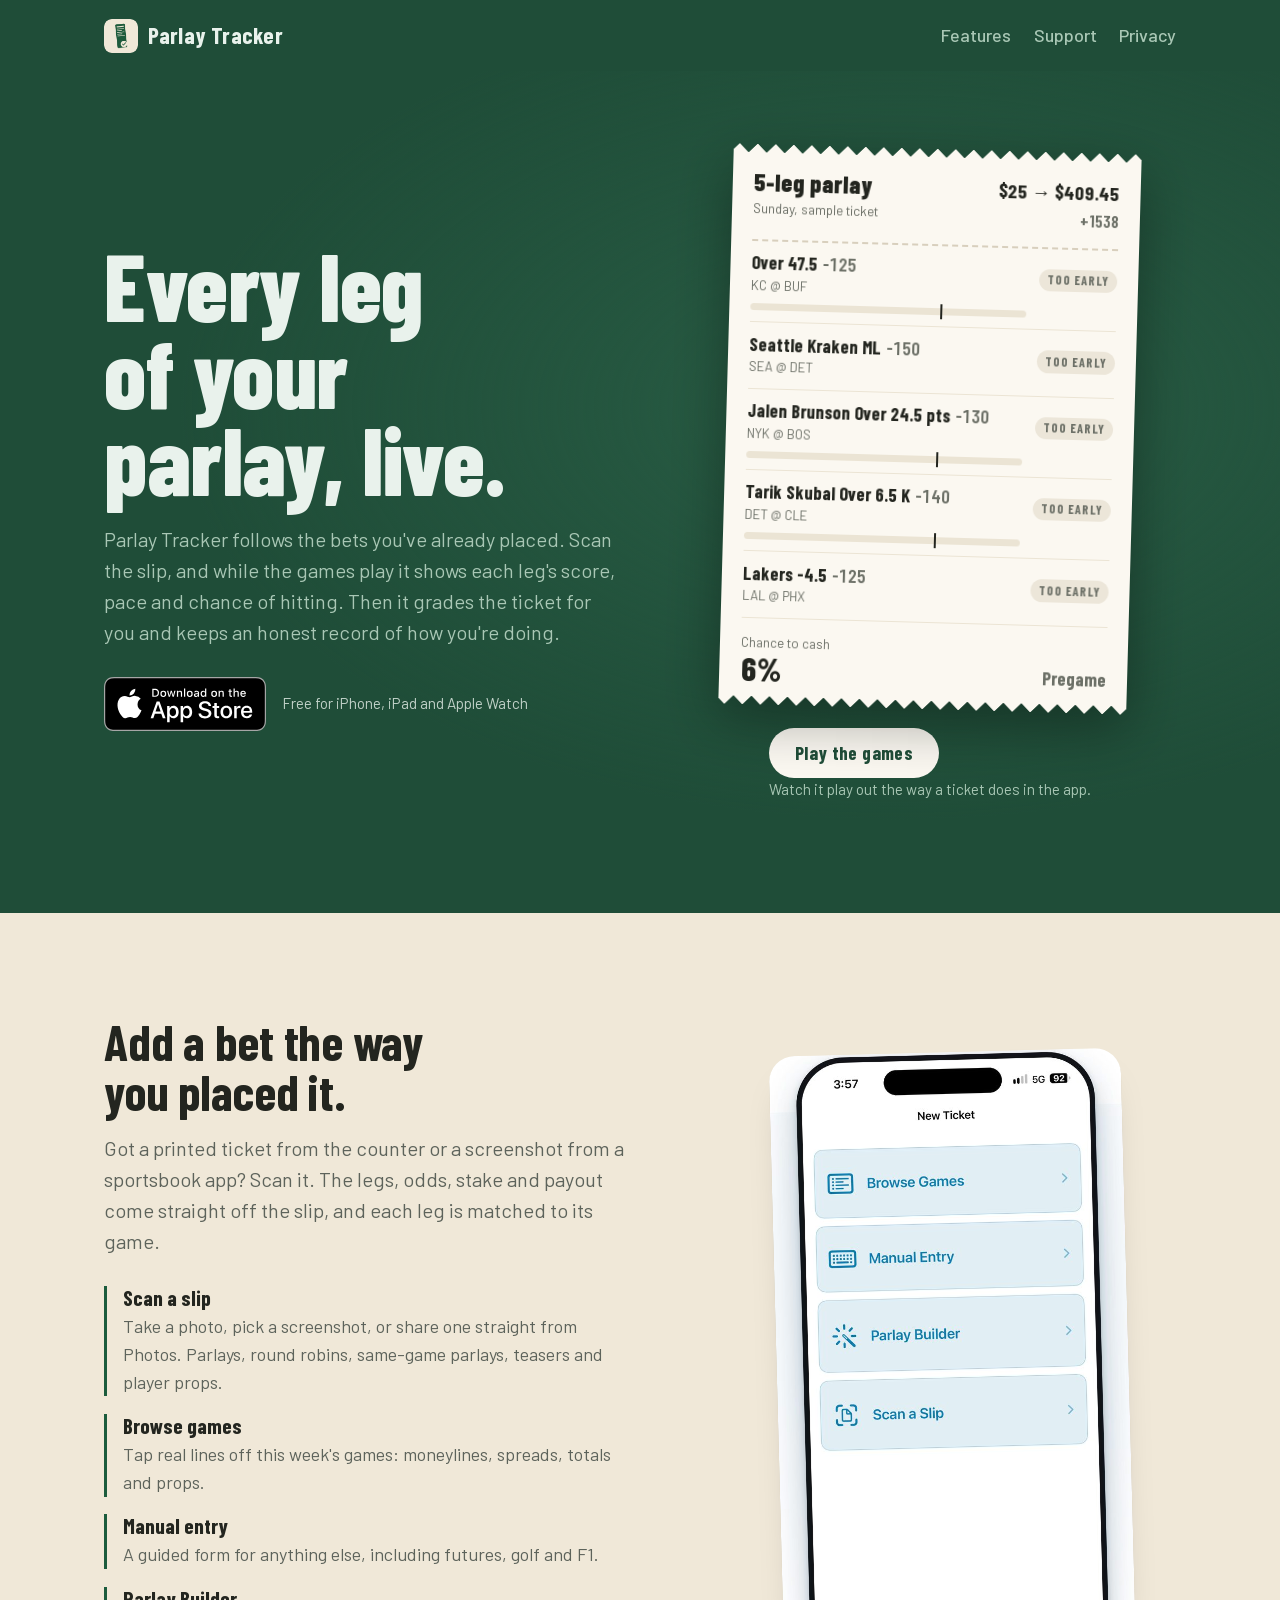
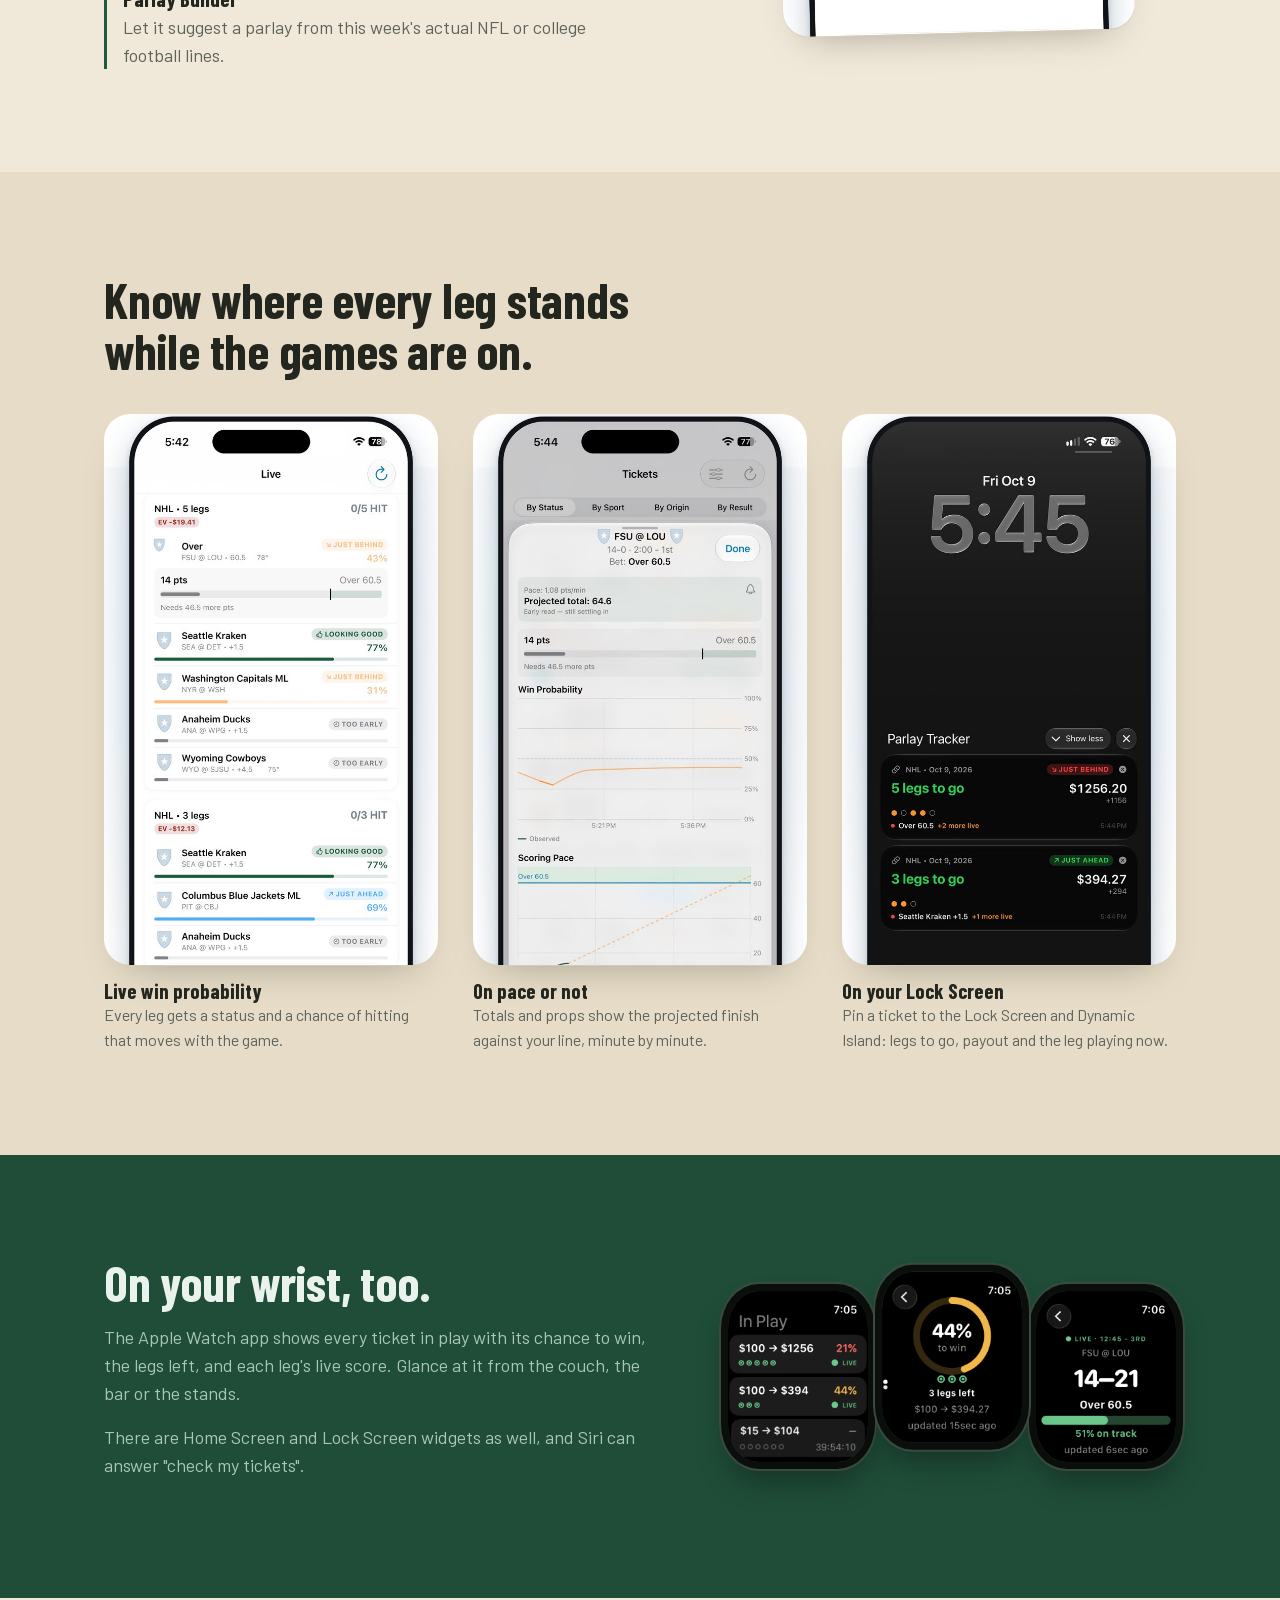
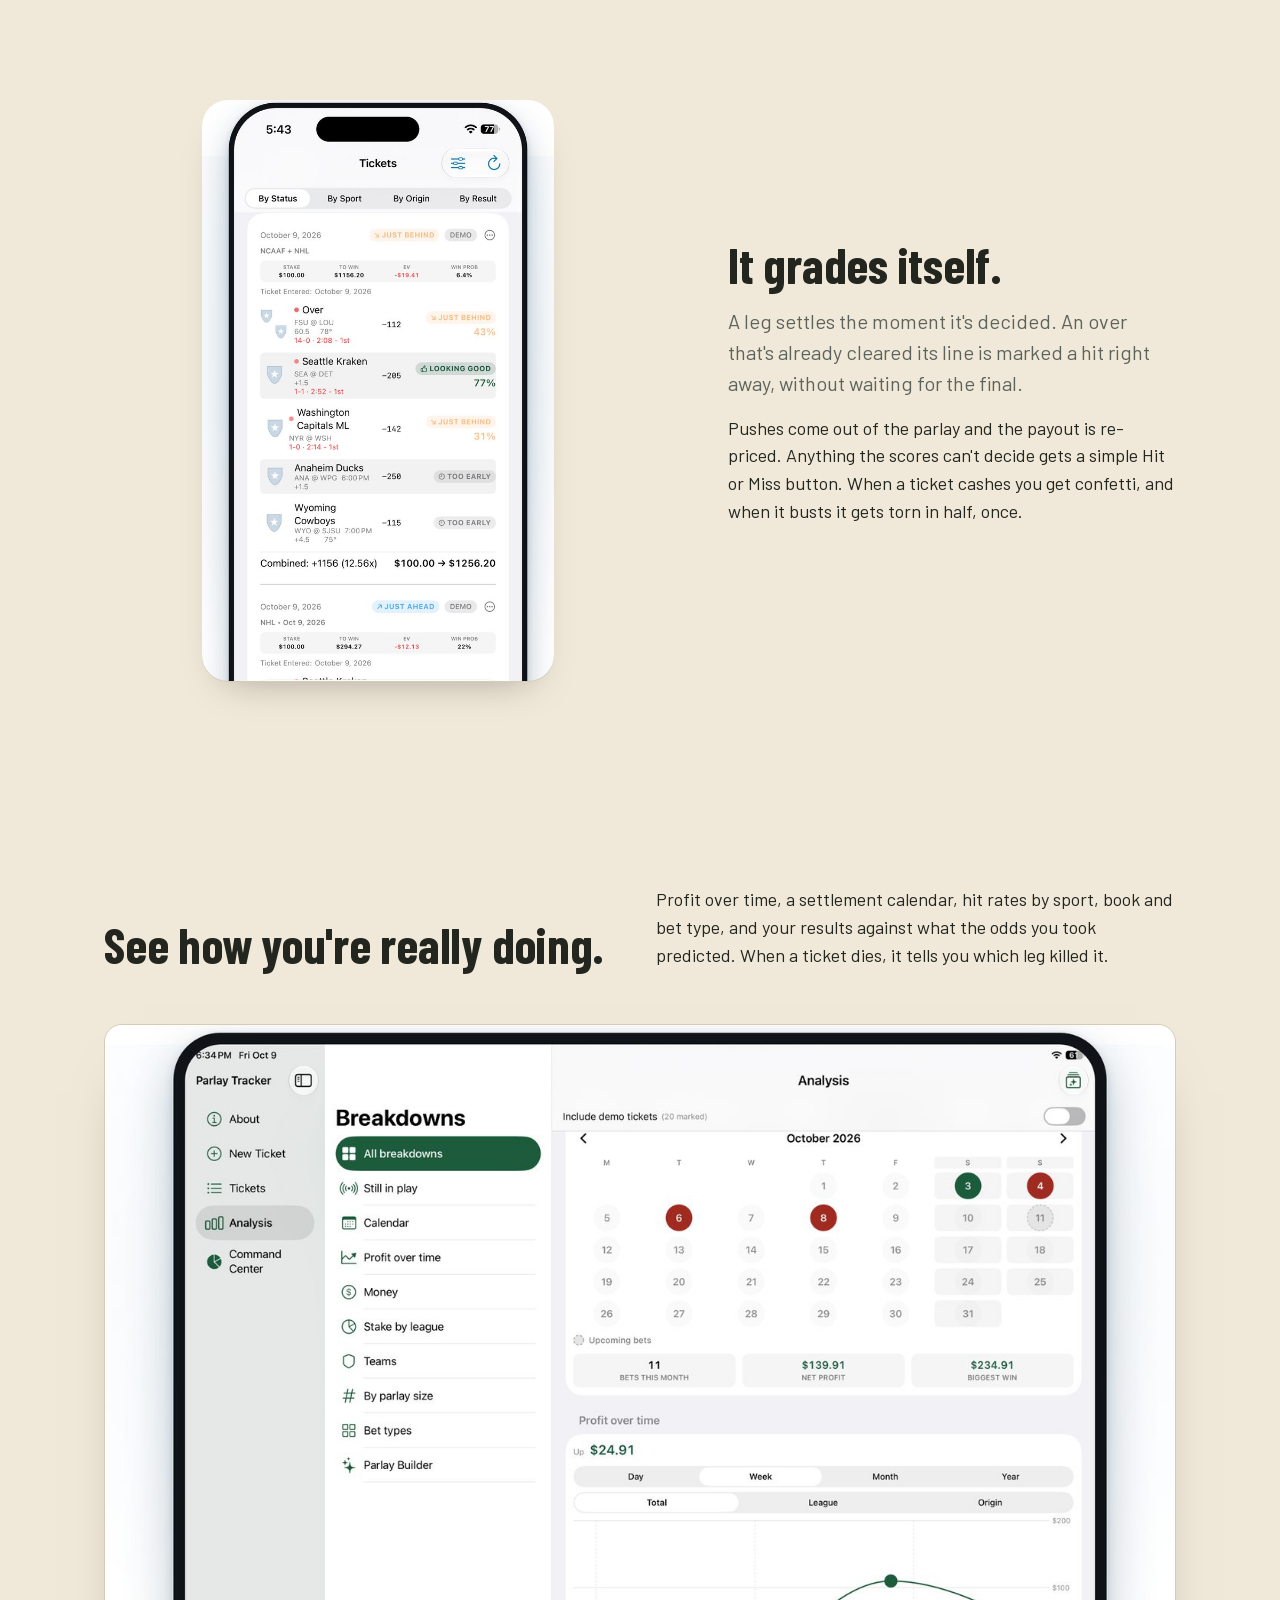
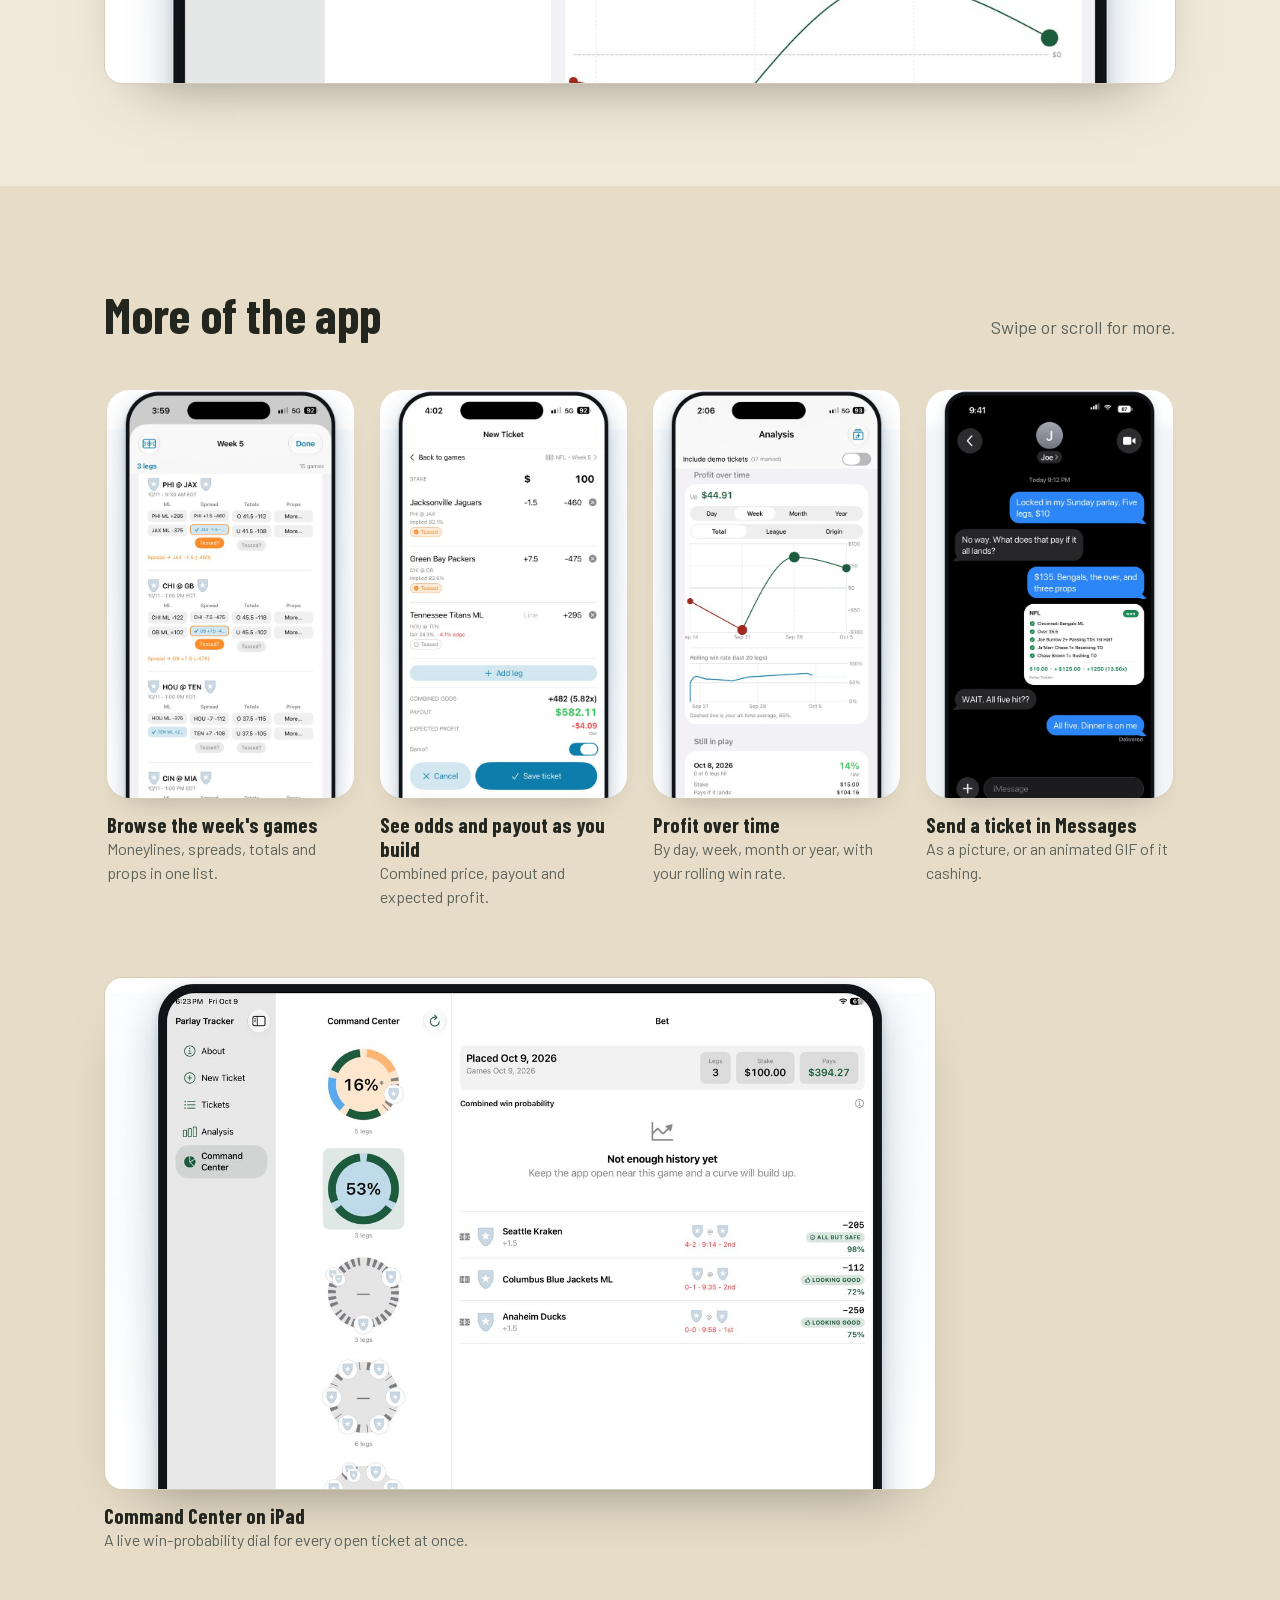
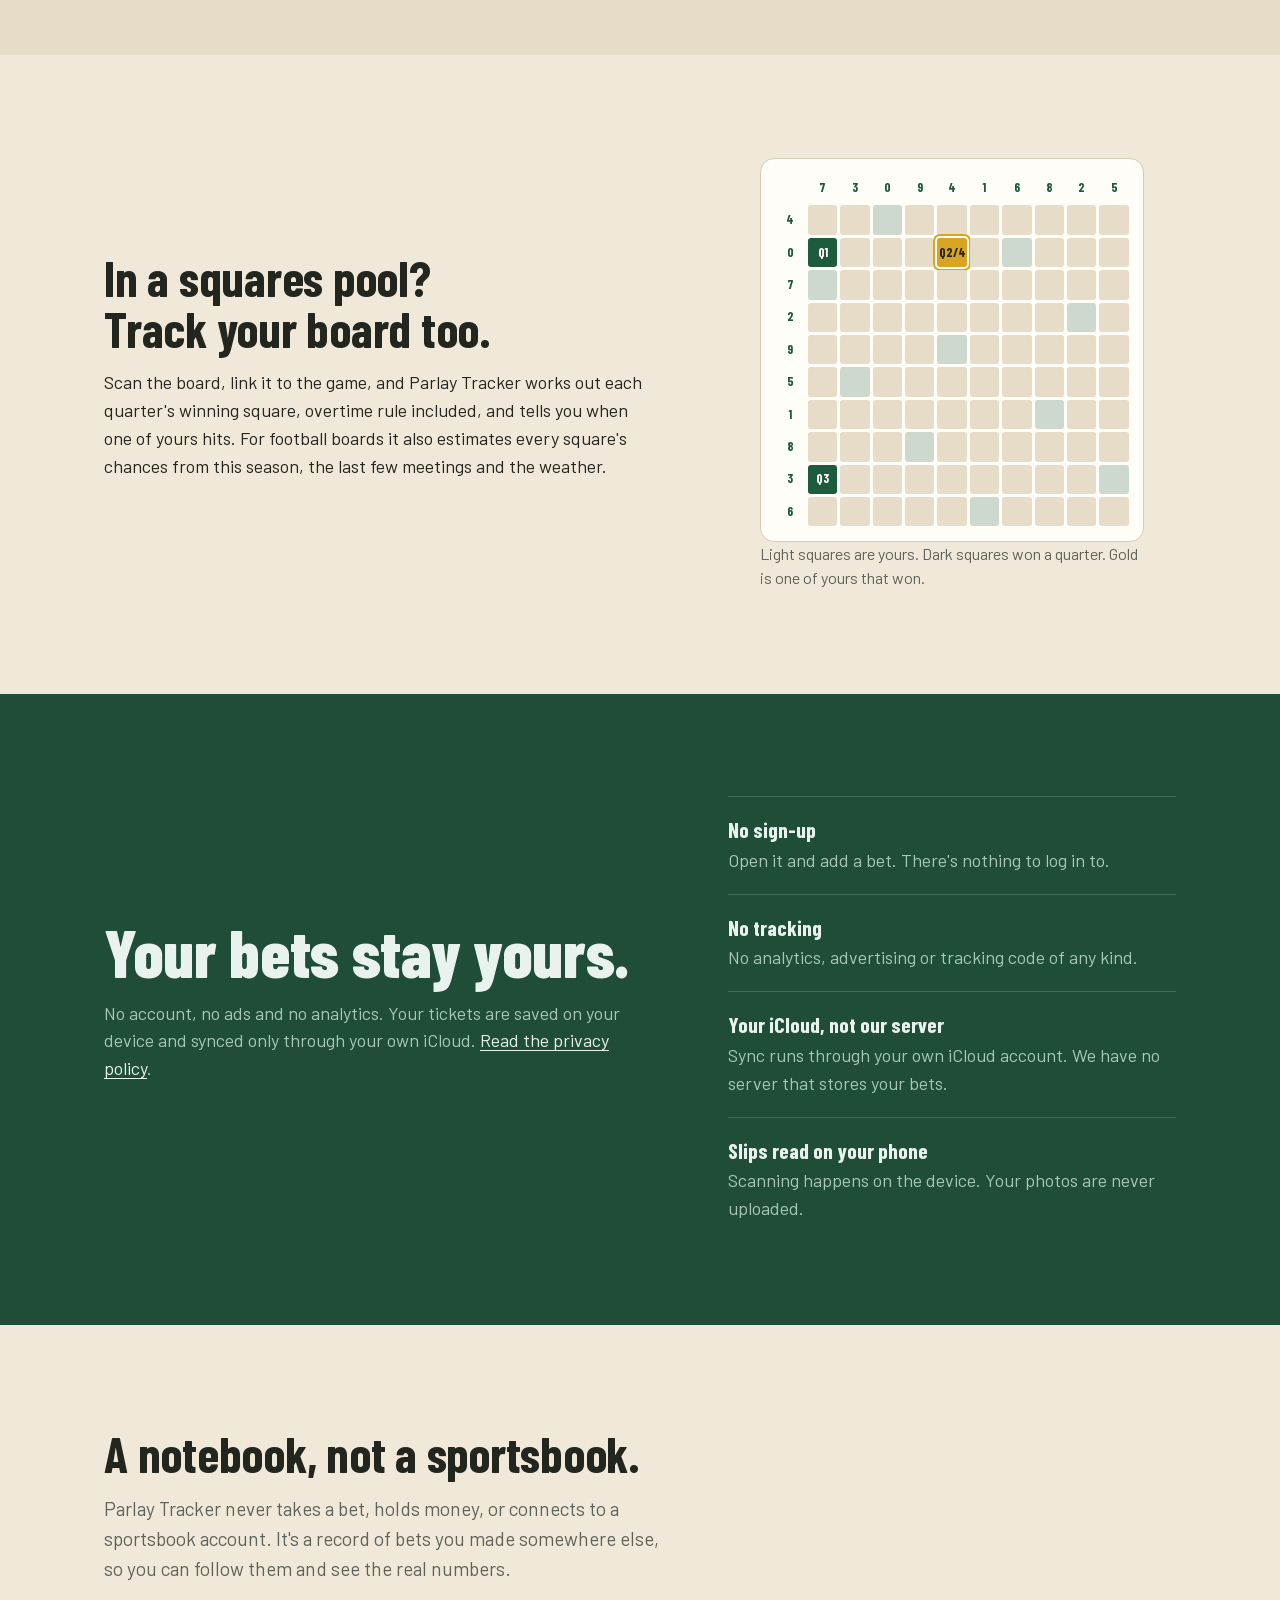
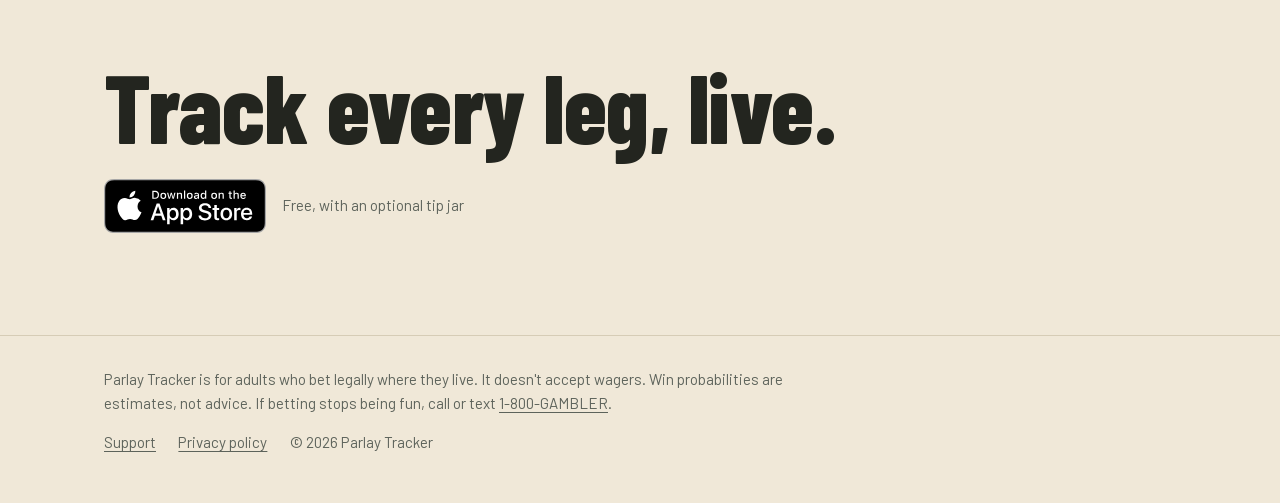
==== commit 3d477b07: "Images keep their proportions; stylesheet cache bust" ====
--- a/index.html
+++ b/index.html
@@ -17,7 +17,7 @@
 <link rel="apple-touch-icon" href="apple-touch-icon.png">
 <link rel="preload" href="assets/fonts/BarlowCondensed-800.woff2" as="font" type="font/woff2" crossorigin>
 <link rel="preload" href="assets/fonts/Barlow-400.woff2" as="font" type="font/woff2" crossorigin>
-<link rel="stylesheet" href="style.css">
+<link rel="stylesheet" href="style.css?v=2">
 </head>
 <body>
 <a class="skip" href="#main">Skip to content</a>
--- a/style.css
+++ b/style.css
@@ -62,6 +62,9 @@
 }
 
 img, video, svg, canvas { display: block; max-width: 100%; }
+/* Keep each picture's own shape when it is narrowed (its width/height attributes
+   would otherwise pin the height). */
+img { height: auto; }
 a { color: var(--green); text-underline-offset: 0.18em; }
 a:hover { text-decoration-thickness: 2px; }
 :focus-visible { outline: 3px solid var(--orange); outline-offset: 3px; border-radius: 4px; }
